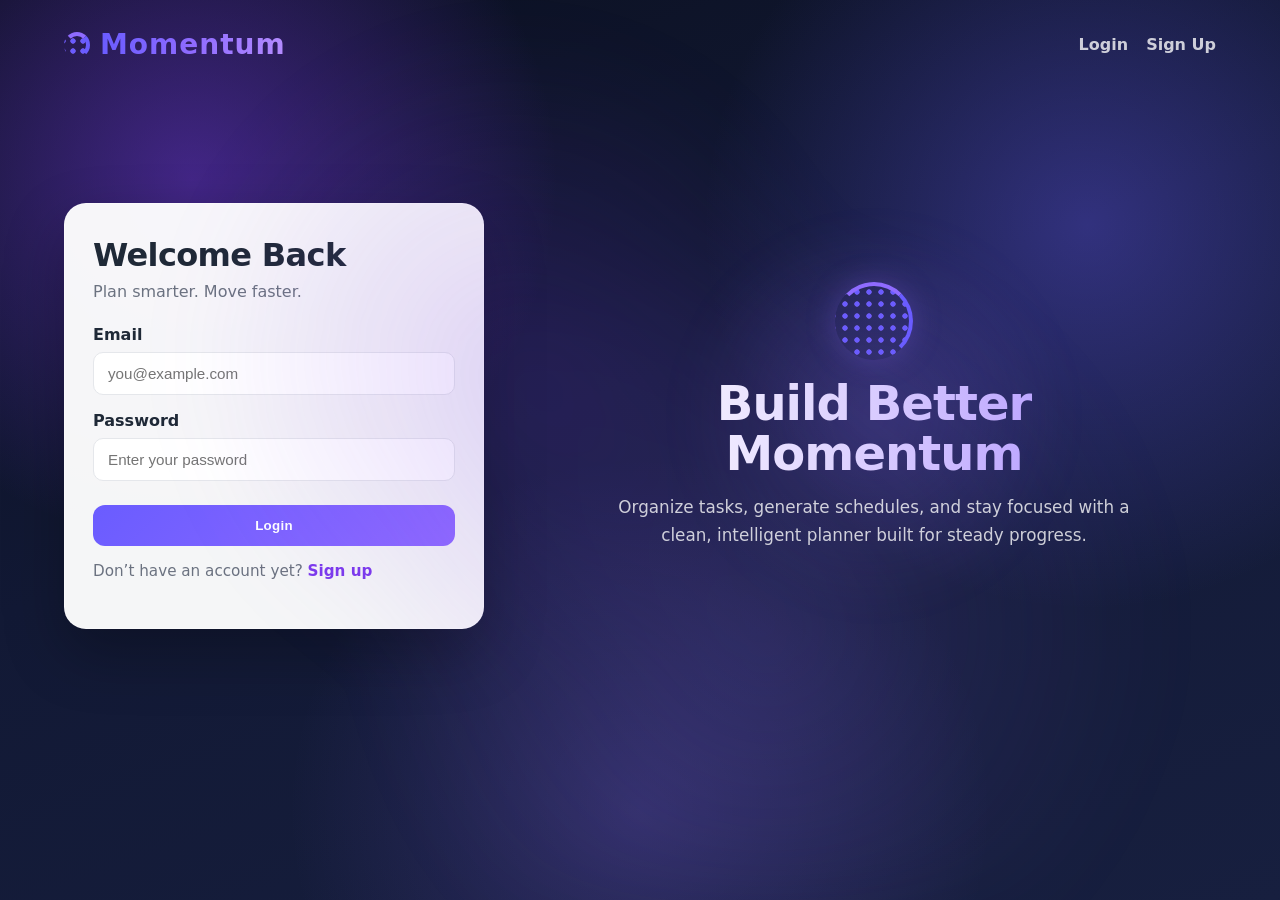
==== Frontend/index.html @ 23a2aba8 "Add login page and UI improvements" ====
<!doctype html>
<html lang="en">
<head>
  <meta charset="utf-8" />
  <meta name="viewport" content="width=device-width, initial-scale=1" />
  <title>Momentum | Welcome</title>
  <link rel="stylesheet" href="styles.css" />
</head>
<body class="auth-page">
  <div class="auth-shell">
    <header class="auth-topbar">
      <div class="brand">
        <div class="momentum-icon"></div>
        <h1 class="logo">Momentum</h1>
      </div>

      <nav class="auth-nav">
        <a href="#">Login</a>
        <a href="#">Sign Up</a>
      </nav>
    </header>

    <main class="auth-layout">
      <section class="auth-card">
        <h2>Welcome Back</h2>
        <p class="auth-subtext">Plan smarter. Move faster.</p>

        <form id="fakeLoginForm" class="auth-form">
          <label>
            Email
            <input type="email" placeholder="you@example.com" />
          </label>

          <label>
            Password
            <input type="password" placeholder="Enter your password" />
          </label>

          <button type="submit" class="auth-submit-btn">Login</button>
        </form>

        <p class="auth-footer-text">
          Don’t have an account yet? <a href="#">Sign up</a>
        </p>
      </section>

      <section class="auth-hero">
        <div class="auth-hero-glow"></div>
        <div class="auth-hero-content">
          <div class="hero-icon-wrap">
            <div class="momentum-icon auth-big-icon"></div>
          </div>
          <h2>Build Better Momentum</h2>
          <p>
            Organize tasks, generate schedules, and stay focused with a clean,
            intelligent planner built for steady progress.
          </p>
        </div>
      </section>
    </main>
  </div>

  <script>
    const fakeLoginForm = document.getElementById("fakeLoginForm");

    if (fakeLoginForm) {
      fakeLoginForm.addEventListener("submit", (e) => {
        e.preventDefault();
        window.location.href = "dashboard.html";
      });
    }
  </script>
</body>
</html>
---- Frontend/styles.css ----
:root {
	--primary: #2563EB;
	--primary-hover: #1D4ED8;
  
	/* NEW secondary accent */
	--accent: #7C3AED;
	--accent-light: #F3E8FF;
  
	--bg: #EEF2F7;
	--card: #FFFFFF;
	--border: #E5E7EB;
  
	--text: #1F2937;
	--muted: #6B7280;
  
	--success: #16A34A;
	--success-bg: #DCFCE7;
	--success-text: #166534;
	--success-border: #BBF7D0;
  
	--warning: #F59E0B;
	--warning-bg: #FEF3C7;
  
	--error: #DC2626;
	--error-bg: #FEE2E2;
	--error-text: #991B1B;
	--error-border: #FECACA;
  
	--danger: #DC2626;
	--danger-hover: #B91C1C;
  
	--radius: 14px;
	--shadow: 0 8px 24px rgba(15, 23, 42, 0.08);
  }
  
  /* Reset */
  *, *::before, *::after {
	box-sizing: border-box;
  }
  
  /* Base */
  html, body {
	min-height: 100%;
  }

  h1, h2, h3 {
	font-weight: 600;
	letter-spacing: -0.02em;
  }

.stat-card p,
#progressPercent,
#progressText {
  font-family: "JetBrains Mono", monospace;
}

button {
	font-family: "Inter", sans-serif;
	font-weight: 600;
	letter-spacing: 0.02em;
  }


  
  body {
	font-family: "Inter", system-ui, -apple-system, sans-serif;
	min-height: 100vh;
	margin: 0;
	position: relative;
	overflow-x: hidden;
  
	background:
	  radial-gradient(circle at 15% 20%, rgba(124, 58, 237, 0.55), transparent 30%),
	  radial-gradient(circle at 85% 25%, rgba(106, 92, 255, 0.45), transparent 32%),
	  radial-gradient(circle at 50% 85%, rgba(143, 107, 255, 0.35), transparent 35%),
	  linear-gradient(160deg, #e1e6ff 0%, #e8ecff 45%, #f4f6ff 100%);
  
	background-attachment: fixed;
  }
  
  body::after {
	content: "";
	position: fixed;
	inset: 0;
	pointer-events: none;
	z-index: 0;
  
	background:
	  radial-gradient(circle at 40% 40%, rgba(124, 58, 237, 0.18), transparent 35%),
	  radial-gradient(circle at 60% 70%, rgba(143, 107, 255, 0.15), transparent 40%);
  
	filter: blur(40px);
  }
  .container {
	position: relative;
	z-index: 1;
	max-width: 1100px;
	margin: 0 auto;
	padding: 32px 20px 48px;
  }
  /* Navbar */
  .navbar {
	display: flex;
	justify-content: space-between;
	align-items: center;
	gap: 16px;
	margin-bottom: 24px;
	padding: 18px 22px;
	background: var(--card);
	border: 1px solid var(--border);
	border-radius: var(--radius);
	box-shadow: var(--shadow);
  }
  
  .navbar h1 {
	margin: 0;
	font-size: 1.7rem;
	font-weight: 700;
	color: var(--accent);
  }
  
  .nav-links {
	display: flex;
	gap: 18px;
	flex-wrap: wrap;
  }
  
  .nav-links a {
	text-decoration: none;
	color: var(--muted);
	font-weight: 600;
	padding: 8px 12px;
	border-radius: 8px;
	transition: all 0.2s ease;
  }
  
  .nav-links a:hover {
	color: var(--accent);
	background: var(--accent-light);
  }
  
  .nav-links a.active {
	color: var(--accent);
	background: var(--accent-light);
  }
  
  /* Cards */
  .card {
	background: var(--card);
	border: 1px solid var(--border);
	border-radius: var(--radius);
	padding: 22px;
	margin: 18px 0;
	box-shadow: var(--shadow);
	position: relative;
  }
  
  /* subtle accent bar */
  .card::before {
	content: "";
	position: absolute;
	top: 0;
	left: 0;
	height: 4px;
	width: 60px;
	background: var(--accent);
	border-top-left-radius: var(--radius);
  }
  
  .card h2,
  .card h3 {
	margin-top: 0;
	margin-bottom: 14px;
  }
  
  /* Layout rows */
  .row {
	display: flex;
	justify-content: space-between;
	align-items: center;
	gap: 16px;
	flex-wrap: wrap;
  }
  
  .row > * {
	min-width: 0;
  }
  
  /* Forms */
  label {
	display: block;
	margin: 12px 0;
	font-weight: 600;
	color: var(--text);
  }
  
  input,
  select,
  textarea {
	width: 100%;
	max-width: 100%;
	padding: 12px 14px;
	margin-top: 6px;
	border: 1px solid var(--border);
	border-radius: 10px;
	background: #fff;
	font-size: 0.95rem;
	color: var(--text);
	outline: none;
	transition: border-color 0.2s ease, box-shadow 0.2s ease;
  }
  
  input:focus,
  select:focus,
  textarea:focus {
	border-color: var(--accent);
	box-shadow: 0 0 0 3px rgba(124, 58, 237, 0.18);
  }
  
  /* Field row */
  .field-row {
	display: flex;
	align-items: center;
	gap: 8px;
  }
  
  .field-row input {
	flex: 1 1 auto;
	min-width: 0;
  }
  
  .field-message:empty {
	display: none;
  }
  
  .field-message {
	display: inline-block;
	color: var(--error-text);
	background: var(--error-bg);
	border: 1px solid var(--error-border);
	padding: 6px 10px;
	border-radius: 8px;
	font-size: 0.85rem;
	min-width: 170px;
  }
  
  /* Buttons */
  button {
	width: 100%;
	padding: 12px 14px;
	margin-top: 8px;
	cursor: pointer;
	border: none;
	border-radius: 10px;
	background: linear-gradient(135deg, var(--primary), var(--accent));
	color: white;
	font-weight: 600;
	transition: transform 0.1s ease, box-shadow 0.2s ease;
  }
  
  button:hover {
	box-shadow: 0 6px 18px rgba(0,0,0,0.15);
  }
  
  button:active {
	transform: translateY(1px);
  }
  
  /* Action buttons */
  .edit-btn,
  .delete-btn {
	width: auto;
	padding: 8px 14px;
	margin-top: 0;
	font-size: 0.9rem;
  }
  
  .edit-btn {
	background: #fff;
	color: var(--text);
	border: 1px solid var(--border);
  }
  
  .edit-btn:hover {
	background: #f9fafb;
  }
  
  .delete-btn {
	background: #fff;
	color: var(--danger);
	border: 1px solid #fca5a5;
	margin-left: 8px;
  }
  
  .delete-btn:hover {
	background: #fef2f2;
	color: var(--danger-hover);
  }
  
  /* Tables */
  table {
	width: 100%;
	border-collapse: collapse;
	margin-top: 14px;
	background: #fff;
	border-radius: 12px;
	overflow: hidden;
  }
  
  thead {
	background: #f9fafb;
  }
  
  th,
  td {
	border-bottom: 1px solid #eef2f7;
	padding: 14px 12px;
	text-align: left;
	vertical-align: middle;
  }
  
  th {
	color: var(--muted);
	font-size: 0.9rem;
	font-weight: 700;
  }
  
  tbody tr:hover {
	background: #F5F3FF;
  }
  
  /* Messages */
  .message {
	margin-top: 12px;
	display: block;
	border-radius: 10px;
  }
  
  .message.success {
	color: var(--success-text);
	background: var(--success-bg);
	border: 1px solid var(--success-border);
	padding: 12px;
	font-weight: 600;
  }
  
  .message.error {
	color: var(--error-text);
	background: var(--error-bg);
	border: 1px solid var(--error-border);
	padding: 12px;
	font-weight: 600;
  }
  
  /* Updated task highlight */
  .updated-field {
	background-color: var(--warning-bg);
	transition: background-color 1.5s ease;
  }
  
  .updated-row {
	animation: highlightRow 2s ease;
  }
  
  @keyframes highlightRow {
	0% { background-color: #dcfce7; }
	100% { background-color: transparent; }
  }
  
  /* Dashboard stats */
  .stat-grid {
	display: grid;
	grid-template-columns: repeat(auto-fit, minmax(220px, 1fr));
	gap: 16px;
  }
  
  .stat-card {
	background: var(--card);
	border: 1px solid var(--border);
	border-radius: var(--radius);
	padding: 20px;
	box-shadow: var(--shadow);
  }
  
  .stat-card h3 {
	margin: 0 0 8px 0;
	color: var(--muted);
	font-size: 0.95rem;
  }
  
  .stat-card p {
	margin: 0;
	font-size: 1.8rem;
	font-weight: 700;
  }
  
  /* Status badges */
  .status-badge {
	display: inline-block;
	padding: 4px 10px;
	border-radius: 999px;
	font-size: 0.82rem;
	font-weight: 600;
  }
  
  .status-pending {
	background: #f3f4f6;
	color: #4b5563;
  }
  
  .status-progress {
	background: #e0e7ff;
	color: #4338ca;
  }
  
  .status-completed {
	background: #dcfce7;
	color: #166534;
  }
  
  /* Utility */
  .hidden {
	display: none;
  }
  
  /* Responsive */
  @media (max-width: 768px) {
	.navbar {
	  align-items: flex-start;
	  flex-direction: column;
	}
  
	.field-row {
	  flex-direction: column;
	  align-items: stretch;
	}
  
	.delete-btn {
	  margin-left: 0;
	  margin-top: 8px;
	}
  }

  /* Schedule planner layout */
/* Schedule planner layout */
.schedule-grid {
	display: grid;
	grid-template-columns: repeat(auto-fit, minmax(300px, 1fr));
	gap: 18px;
	margin-top: 16px;
  }
  
  .schedule-day {
	background: linear-gradient(180deg, #ffffff 0%, #fcfcff 100%);
	border: 1px solid var(--border);
	border-radius: 18px;
	padding: 18px;
	box-shadow: var(--shadow);
	min-height: 220px;
	position: relative;
  }
  
  .schedule-day.today {
	border: 2px solid var(--primary);
	background: linear-gradient(180deg, #f8fbff 0%, #ffffff 100%);
  }
  
  .schedule-day h3 {
	margin: 0 0 14px 0;
	color: var(--accent);
	font-size: 1.05rem;
	font-weight: 700;
  }
  
  .schedule-day-date {
	display: block;
	font-size: 0.85rem;
	color: var(--muted);
	margin-top: 4px;
  }
  
  .schedule-task {
	border: 1px solid var(--border);
	border-radius: 14px;
	padding: 14px;
	margin-bottom: 12px;
	background: #f9fbff;
	box-shadow: 0 4px 10px rgba(15, 23, 42, 0.04);
	transition: transform 0.15s ease, box-shadow 0.2s ease;
  }
  
  .schedule-task:hover {
	transform: translateY(-1px);
	box-shadow: 0 8px 18px rgba(15, 23, 42, 0.08);
  }
  
  .schedule-task:last-child {
	margin-bottom: 0;
  }
  
  .schedule-task-title {
	font-weight: 700;
	font-size: 1rem;
	margin-bottom: 10px;
	color: var(--text);
  }
  
  .schedule-task-meta {
	display: flex;
	flex-wrap: wrap;
	gap: 8px;
	align-items: center;
	font-size: 0.85rem;
	color: var(--muted);
  }
  
  .schedule-empty {
	color: var(--muted);
	font-size: 0.92rem;
	padding: 16px 0 4px;
  }
  
  /* Priority pills */
  .priority-pill {
	display: inline-block;
	padding: 5px 10px;
	border-radius: 999px;
	font-size: 0.78rem;
	font-weight: 700;
  }
  
  .priority-high {
	background: #fee2e2;
	color: #b91c1c;
  }
  
  .priority-medium {
	background: #fef3c7;
	color: #b45309;
  }
  
  .priority-low {
	background: #dcfce7;
	color: #15803d;
  }
  
  /* Due date mini text */
  .due-meta {
	color: var(--muted);
	font-size: 0.82rem;
  }
  
  /* Schedule section title spacing */
  #scheduleOutput {
	margin-top: 8px;
  }

  .schedule-task-time {
	font-size: 0.82rem;
	font-weight: 700;
	color: var(--primary);
	margin-bottom: 8px;
	text-transform: uppercase;
	letter-spacing: 0.03em;
  }

  .dashboard-grid {
	display: grid;
	grid-template-columns: 1fr 2fr;
	gap: 20px;
	margin-top: 20px;
  }
  
  .quick-actions {
	display: flex;
	flex-direction: column;
	gap: 14px;
  }
  
  .action-link {
	display: inline-block;
	text-decoration: none;
	font-weight: 600;
	color: var(--accent);
	background: var(--accent-light);
	padding: 12px 14px;
	border-radius: 10px;
	transition: all 0.2s ease;
  }
  
  .action-link:hover {
	background: #e9d5ff;
	transform: translateY(-1px);
  }
  
  .quick-actions-card h2,
  .recent-tasks-card h2 {
	margin-bottom: 16px;
  }
  
  @media (max-width: 900px) {
	.dashboard-grid {
	  grid-template-columns: 1fr;
	}
  }

  .task-title-cell {
	display: flex;
	flex-direction: column;
	gap: 6px;
  }
  
  .task-main-title {
	font-weight: 700;
	color: var(--text);
  }
  
  .task-meta {
	display: flex;
	flex-wrap: wrap;
	gap: 8px;
	font-size: 0.82rem;
	color: var(--muted);
  }
  
  .task-meta-pill {
	display: inline-block;
	padding: 4px 8px;
	border-radius: 999px;
	background: #f3f4f6;
	color: var(--muted);
	font-weight: 600;
  }

  .effort-high {
	background: #ede9fe;
	color: #6d28d9;
  }
  
  .effort-medium {
	background: #f3f4f6;
	color: #4b5563;
  }
  
  .effort-low {
	background: #ecfeff;
	color: #0f766e;
  }

  .logo {
	font-size: 28px;
	font-weight: 800;
	background: linear-gradient(90deg, #6a5cff, #8f6bff, #b48cff);
	-webkit-background-clip: text;
	-webkit-text-fill-color: transparent;
	letter-spacing: 1px;
  }

  .brand {
	display: flex;
	align-items: center;
	gap: 10px;
  }
  
  .logo {
	margin: 0;
	font-size: 28px;
	font-weight: 800;
	background: linear-gradient(90deg,#6a5cff,#8f6bff,#b48cff);
	-webkit-background-clip: text;
	-webkit-text-fill-color: transparent;
  }
  
  .momentum-icon {
	width: 26px;
	height: 26px;
	border-radius: 50%;
	border: 4px solid transparent;
	border-top: 4px solid #8f6bff;
	border-right: 4px solid #6a5cff;
	animation: spin 3s linear infinite;
  }
  
  @keyframes spin {
	from {
	  transform: rotate(0deg);
	}
	to {
	  transform: rotate(360deg);
	}
  }
  .momentum-icon {
	width: 26px;
	height: 26px;
	border-radius: 50%;
	background: radial-gradient(circle at center, #6a5cff 2px, transparent 3px),
				radial-gradient(circle at center, #8f6bff 2px, transparent 3px);
	background-size: 10px 10px;
	animation: spin 5s linear infinite;
  }
  .intro-overlay {
	position: fixed;
	inset: 0;
	background:
	  radial-gradient(circle at 20% 20%, rgba(143, 107, 255, 0.22), transparent 28%),
	  radial-gradient(circle at 80% 30%, rgba(106, 92, 255, 0.18), transparent 30%),
	  radial-gradient(circle at 50% 80%, rgba(180, 140, 255, 0.14), transparent 26%),
	  linear-gradient(160deg, #03040a 0%, #090b16 45%, #121526 100%);
	display: flex;
	align-items: center;
	justify-content: center;
	z-index: 9999;
	overflow: hidden;
  }
  
  .intro-overlay.fade-out {
	animation: introFadeOut 0.9s ease forwards;
  }
  
  .intro-content {
	position: relative;
	z-index: 2;
	text-align: center;
	padding: 24px;
	animation: introFadeIn 1s ease;
  }
  
  .intro-logo-wrap {
	display: flex;
	justify-content: center;
	margin-bottom: 22px;
  }
  
  .intro-momentum-icon {
	width: 70px;
	height: 70px;
	border-radius: 50%;
	border: 6px solid transparent;
	border-top: 6px solid #8f6bff;
	border-right: 6px solid #6a5cff;
	border-bottom: 6px solid rgba(180, 140, 255, 0.35);
	box-shadow: 0 0 30px rgba(143, 107, 255, 0.22);
	animation: spin 4s linear infinite, floatLogo 2.8s ease-in-out infinite;
  }
  
  .intro-title {
	margin: 0;
	font-size: 3.2rem;
	font-weight: 800;
	background: linear-gradient(90deg, #f4f1ff, #bda8ff, #8f6bff);
	-webkit-background-clip: text;
	-webkit-text-fill-color: transparent;
	letter-spacing: -0.04em;
  }
  
  .intro-subtitle {
	margin-top: 14px;
	margin-bottom: 28px;
	font-size: 1.08rem;
	color: rgba(255, 255, 255, 0.74);
	font-weight: 400;
  }
  
  .intro-continue-btn {
	min-width: 160px;
	width: auto;
	padding: 12px 22px;
	margin-top: 0;
	border: 1px solid rgba(255, 255, 255, 0.14);
	border-radius: 999px;
	background: linear-gradient(90deg, #6a5cff, #8f6bff);
	color: #fff;
	font-weight: 700;
	box-shadow: 0 10px 24px rgba(106, 92, 255, 0.28);
  }
  
  .intro-continue-btn:hover {
	background: linear-gradient(90deg, #5d51eb, #825ff0);
	transform: translateY(-1px);
  }
  
  .intro-glow {
	position: absolute;
	border-radius: 999px;
	filter: blur(40px);
	opacity: 0.8;
	z-index: 1;
  }
  
  .intro-glow-1 {
	width: 240px;
	height: 240px;
	background: rgba(106, 92, 255, 0.22);
	top: 10%;
	left: 12%;
	animation: driftOne 7s ease-in-out infinite;
  }
  
  .intro-glow-2 {
	width: 300px;
	height: 300px;
	background: rgba(180, 140, 255, 0.16);
	bottom: 10%;
	right: 10%;
	animation: driftTwo 9s ease-in-out infinite;
  }
  
  @keyframes introFadeIn {
	from {
	  opacity: 0;
	  transform: translateY(14px);
	}
	to {
	  opacity: 1;
	  transform: translateY(0);
	}
  }
  
  @keyframes introFadeOut {
	to {
	  opacity: 0;
	  visibility: hidden;
	  pointer-events: none;
	}
  }
  
  @keyframes floatLogo {
	0%, 100% {
	  transform: translateY(0px) rotate(0deg);
	}
	50% {
	  transform: translateY(-6px) rotate(0deg);
	}
  }
  
  @keyframes driftOne {
	0%, 100% {
	  transform: translate(0, 0);
	}
	50% {
	  transform: translate(20px, 16px);
	}
  }
  
  @keyframes driftTwo {
	0%, 100% {
	  transform: translate(0, 0);
	}
	50% {
	  transform: translate(-24px, -14px);
	}
  }

  .game-progress-wrap {
	margin-top: 12px;
  }
  
  .game-progress-bar {
	width: 100%;
	height: 24px;
	background: linear-gradient(180deg, #1f2333, #141826);
	border: 2px solid rgba(106, 92, 255, 0.25);
	border-radius: 999px;
	overflow: hidden;
	box-shadow: inset 0 2px 6px rgba(0, 0, 0, 0.35);
	position: relative;
  }
  
  .game-progress-fill {
	height: 100%;
	width: 0%;
	border-radius: 999px;
	background: linear-gradient(90deg, #6a5cff, #8f6bff, #b48cff);
	box-shadow:
	  0 0 10px rgba(143, 107, 255, 0.45),
	  inset 0 -2px 6px rgba(255, 255, 255, 0.15);
	transition: width 0.6s ease;
	position: relative;
  }
  
  .game-progress-fill::after {
	content: "";
	position: absolute;
	inset: 0;
	background: linear-gradient(
	  120deg,
	  rgba(255,255,255,0.05) 20%,
	  rgba(255,255,255,0.18) 40%,
	  rgba(255,255,255,0.05) 60%
	);
	animation: shimmer 2.2s linear infinite;
  }
  
  .game-progress-meta {
	display: flex;
	justify-content: space-between;
	align-items: center;
	margin-top: 10px;
	gap: 12px;
	flex-wrap: wrap;
  }
  
  #progressPercent {
	font-weight: 800;
	font-size: 1rem;
	color: #6a5cff;
  }
  
  #progressText {
	color: var(--muted);
	font-weight: 600;
  }
  
  @keyframes shimmer {
	0% {
	  transform: translateX(-120%);
	}
	100% {
	  transform: translateX(120%);
	}
  }

  .complete-btn {
	width: auto;
	padding: 8px 14px;
	margin-top: 0;
	margin-left: 8px;
	font-size: 0.9rem;
	background: #ecfdf3;
	color: #166534;
	border: 1px solid #bbf7d0;
	border-radius: 10px;
  }
  
  .complete-btn:hover {
	background: #dcfce7;
  }

  .task-completed-row td {
	opacity: 0.75;
  }
  
  .actions-cell {
	white-space: nowrap;
  }
  
  .actions-cell .edit-btn,
  .actions-cell .delete-btn,
  .actions-cell .complete-btn {
	display: inline-block;
	width: auto;
	margin-top: 0;
	vertical-align: middle;
  }
  
  .actions-cell .delete-btn,
  .actions-cell .complete-btn {
	margin-left: 8px;
  }
  
  .complete-btn {
	padding: 8px 14px;
	font-size: 0.9rem;
	background: #ecfdf3;
	color: #166534;
	border: 1px solid #bbf7d0;
	border-radius: 10px;
  }
  
  .complete-btn:hover {
	background: #dcfce7;
  }

  .undo-btn {
	width: auto;
	margin-left: 10px;
	margin-top: 0;
	padding: 6px 12px;
	border: 1px solid #cbd5e1;
	border-radius: 8px;
	background: #fff;
	color: #334155;
	font-size: 0.9rem;
	font-weight: 600;
  }
  
  .undo-btn:hover {
	background: #f8fafc;
  }

  .message a {
	margin-left: 8px;
	font-weight: 700;
	color: #6a5cff;
	text-decoration: none;
  }
  
  .message a:hover {
	text-decoration: underline;
  }
  #dailyQuote {
	font-style: italic;
	margin-top: 10px;
	color: #475569;
	line-height: 1.4;
  }
  #scheduleSummary {
	margin-top: 10px;
	color: var(--muted);
	line-height: 1.6;
	font-size: 0.98rem;
	padding: 14px 16px;
	background: rgba(106, 92, 255, 0.06);
	border: 1px solid rgba(106, 92, 255, 0.12);
	border-radius: 12px;
  }
  .auth-page {
	min-height: 100vh;
	margin: 0;
	background:
	  radial-gradient(circle at 15% 20%, rgba(124, 58, 237, 0.48), transparent 28%),
	  radial-gradient(circle at 85% 25%, rgba(106, 92, 255, 0.36), transparent 30%),
	  radial-gradient(circle at 50% 90%, rgba(143, 107, 255, 0.22), transparent 34%),
	  linear-gradient(160deg, #0b1020 0%, #121935 45%, #171f3f 100%);
	color: white;
  }
  
  .auth-shell {
	max-width: 1200px;
	margin: 0 auto;
	padding: 28px 24px 40px;
  }
  
  .auth-topbar {
	display: flex;
	justify-content: space-between;
	align-items: center;
	margin-bottom: 40px;
  }
  
  .auth-nav {
	display: flex;
	gap: 18px;
  }
  
  .auth-nav a {
	text-decoration: none;
	color: rgba(255,255,255,0.78);
	font-weight: 600;
  }
  
  .auth-nav a:hover {
	color: white;
  }
  
  .auth-layout {
	display: grid;
	grid-template-columns: 420px 1fr;
	gap: 48px;
	align-items: center;
	min-height: 70vh;
  }
  
  .auth-card {
	background: rgba(255,255,255,0.96);
	color: var(--text);
	border-radius: 22px;
	padding: 32px 28px;
	box-shadow: 0 24px 60px rgba(0, 0, 0, 0.28);
	border: 1px solid rgba(255,255,255,0.35);
  }
  
  .auth-card h2 {
	margin: 0 0 8px 0;
	font-size: 2rem;
  }
  
  .auth-subtext {
	margin: 0 0 24px 0;
	color: var(--muted);
  }
  
  .auth-form label {
	display: block;
	margin-bottom: 16px;
	font-weight: 600;
  }
  
  .auth-form input {
	margin-top: 8px;
  }
  
  .auth-submit-btn {
	width: 100%;
	margin-top: 8px;
	padding: 13px 16px;
	border-radius: 12px;
	background: linear-gradient(135deg, #6a5cff, #8f6bff);
  }
  
  .auth-footer-text {
	margin-top: 16px;
	font-size: 0.95rem;
	color: var(--muted);
  }
  
  .auth-footer-text a {
	color: var(--accent);
	font-weight: 700;
	text-decoration: none;
  }
  
  .auth-hero {
	position: relative;
	min-height: 520px;
	display: flex;
	align-items: center;
	justify-content: center;
  }
  
  .auth-hero-glow {
	position: absolute;
	width: 420px;
	height: 420px;
	border-radius: 999px;
	background: radial-gradient(circle, rgba(143, 107, 255, 0.22), transparent 65%);
	filter: blur(18px);
  }
  
  .auth-hero-content {
	position: relative;
	z-index: 1;
	max-width: 520px;
	text-align: center;
  }
  
  .auth-hero-content h2 {
	margin: 18px 0 14px 0;
	font-size: 3rem;
	line-height: 1.05;
	background: linear-gradient(90deg, #ffffff, #d9ccff, #ab8fff);
	-webkit-background-clip: text;
	-webkit-text-fill-color: transparent;
  }
  
  .auth-hero-content p {
	margin: 0;
	color: rgba(255,255,255,0.78);
	font-size: 1.05rem;
	line-height: 1.7;
  }
  
  .hero-icon-wrap {
	display: flex;
	justify-content: center;
	margin-bottom: 12px;
  }
  
  .auth-big-icon {
	width: 78px;
	height: 78px;
	background: radial-gradient(circle at center, #6a5cff 2px, transparent 3px),
				radial-gradient(circle at center, #8f6bff 2px, transparent 3px);
	background-size: 12px 12px;
	box-shadow: 0 0 30px rgba(143, 107, 255, 0.28);
	animation: spin 8s linear infinite;
  }
  
  @media (max-width: 980px) {
	.auth-layout {
	  grid-template-columns: 1fr;
	  gap: 28px;
	}
  
	.auth-card {
	  max-width: 500px;
	  margin: 0 auto;
	}
  
	.auth-hero {
	  min-height: auto;
	  padding-bottom: 30px;
	}
  
	.auth-hero-content h2 {
	  font-size: 2.4rem;
	}
  }
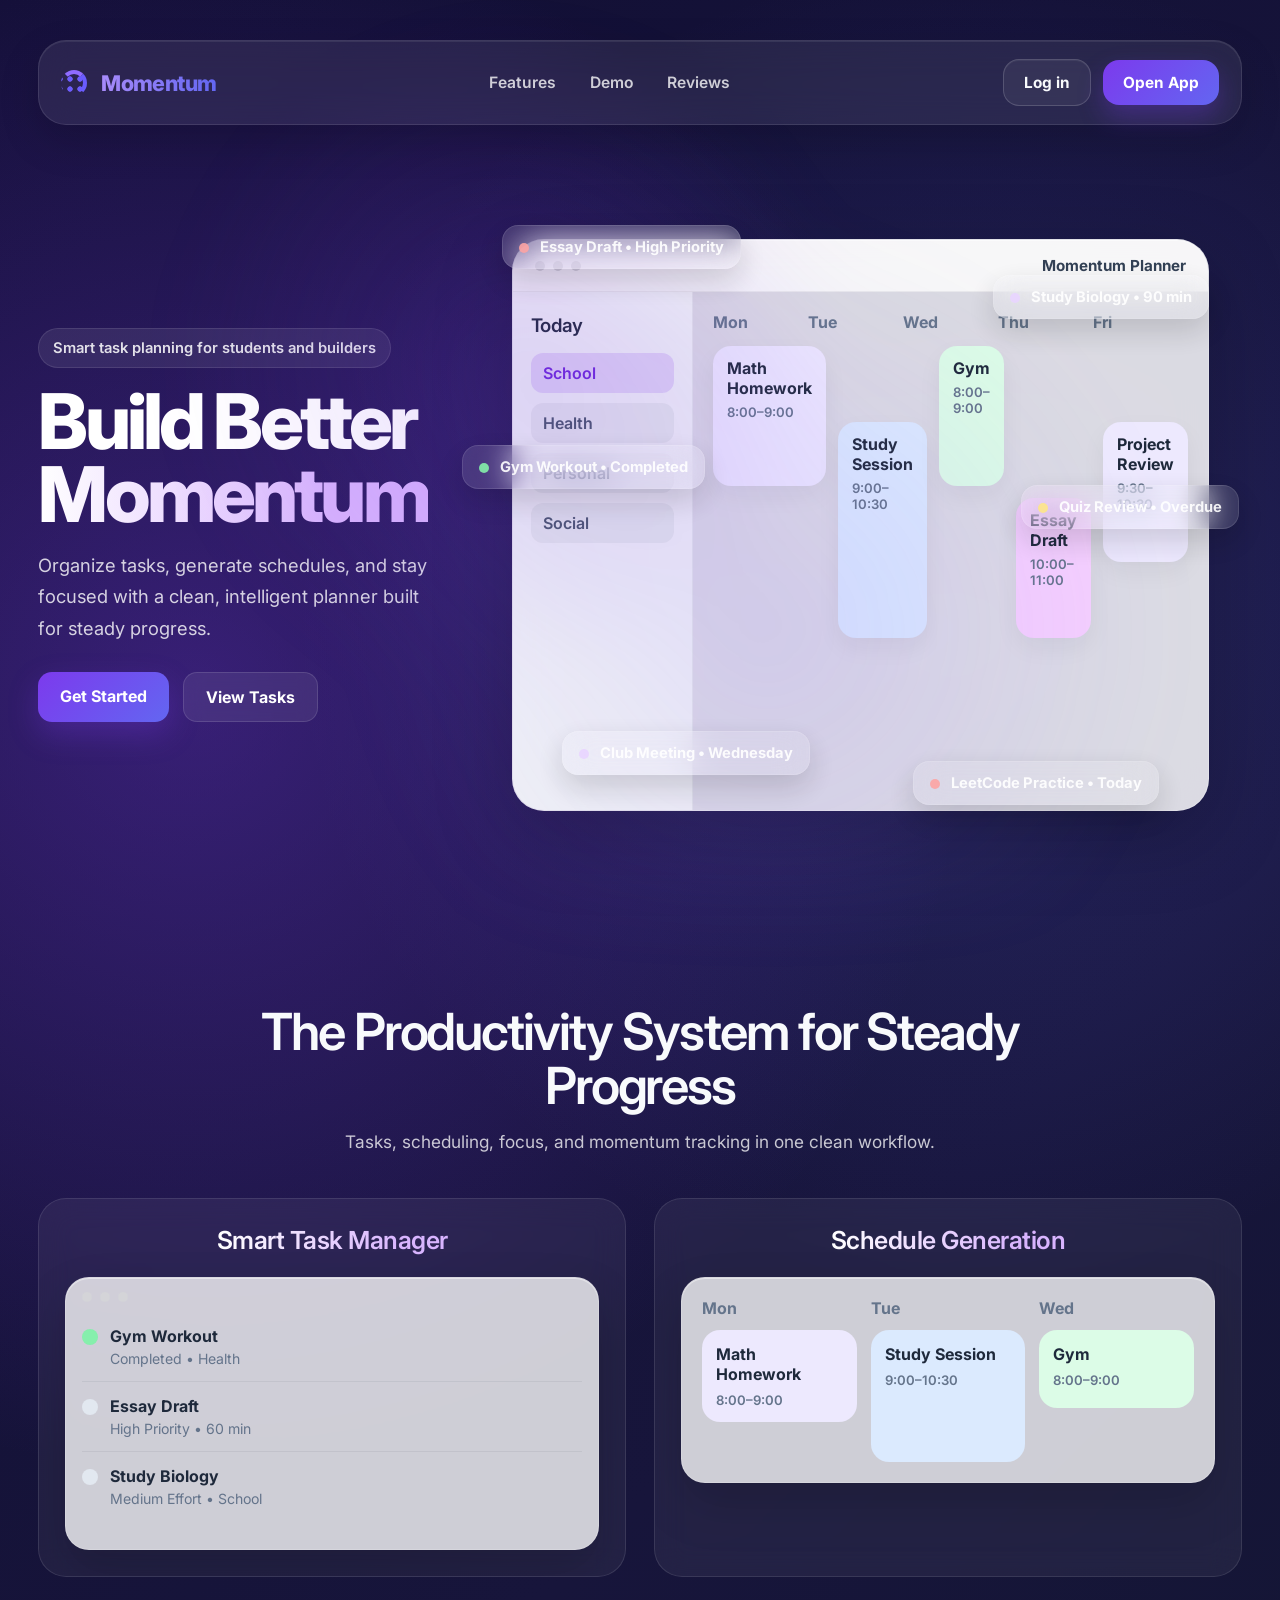
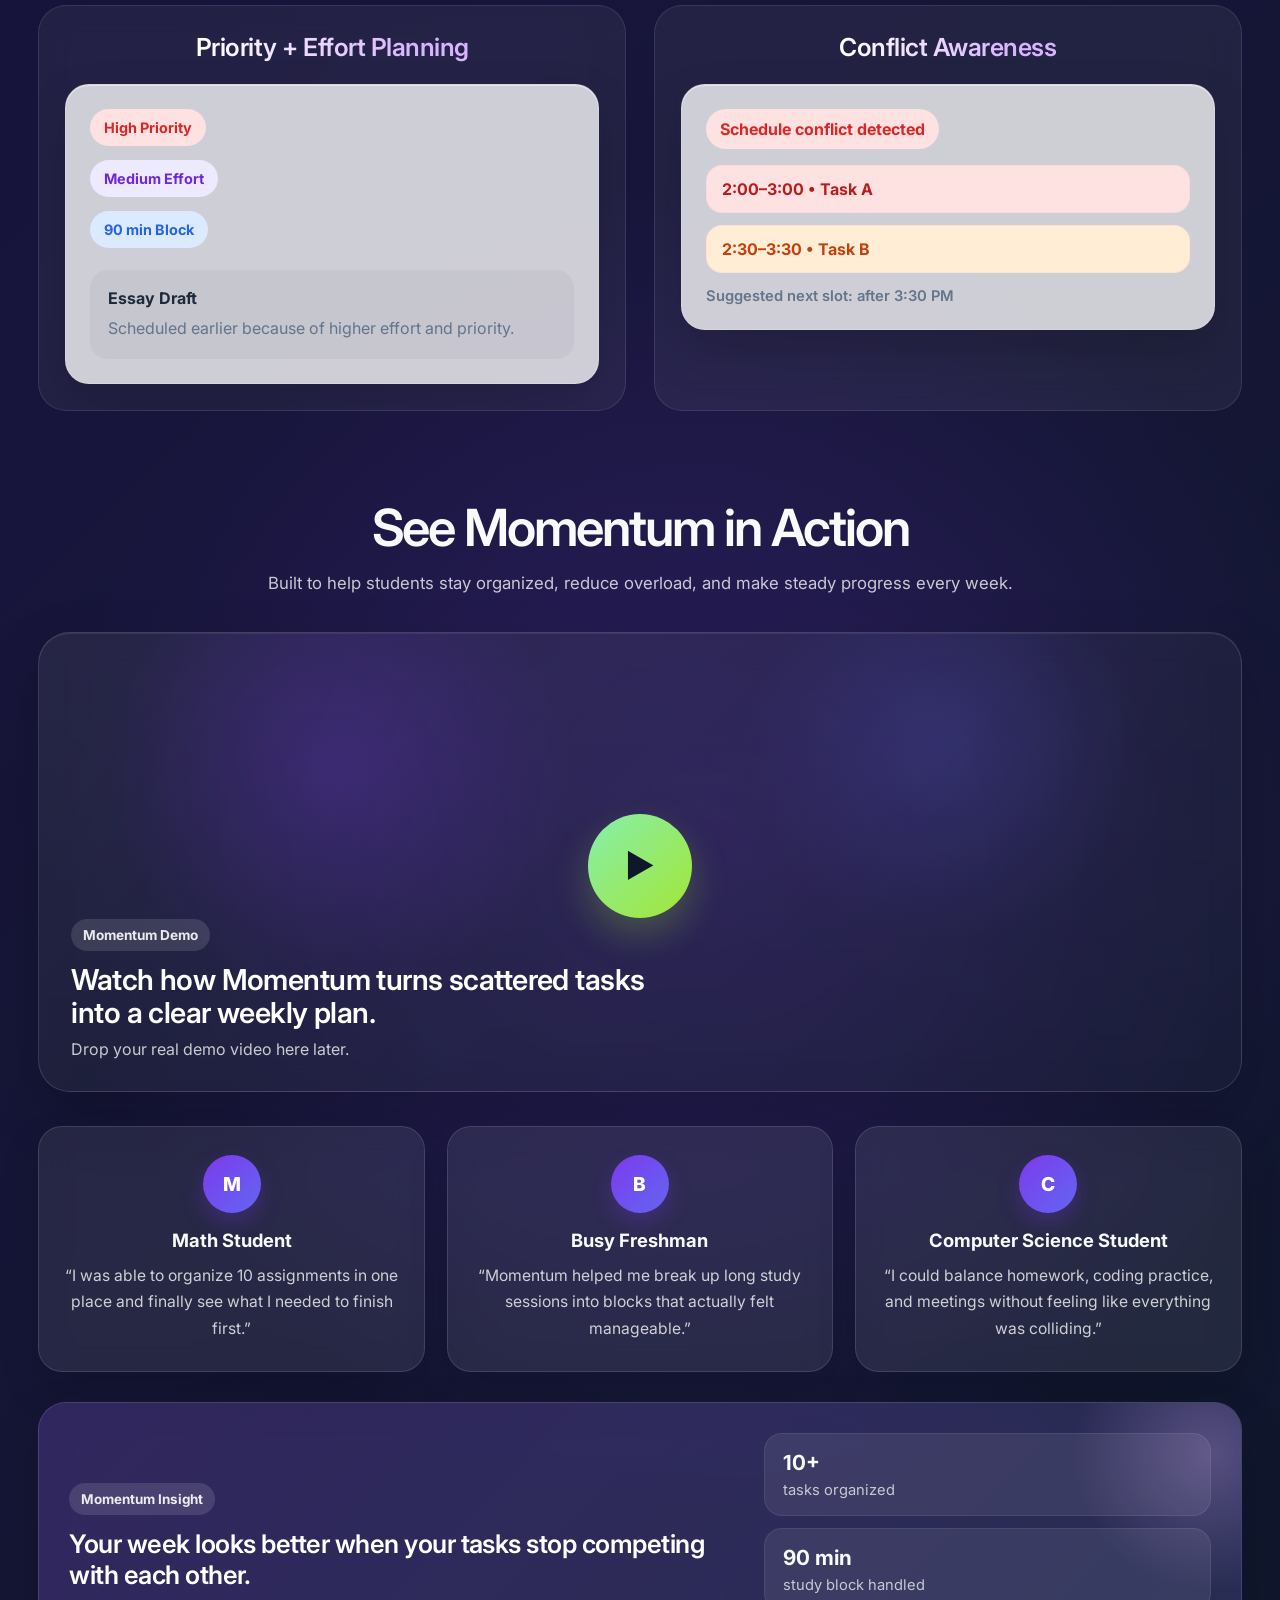
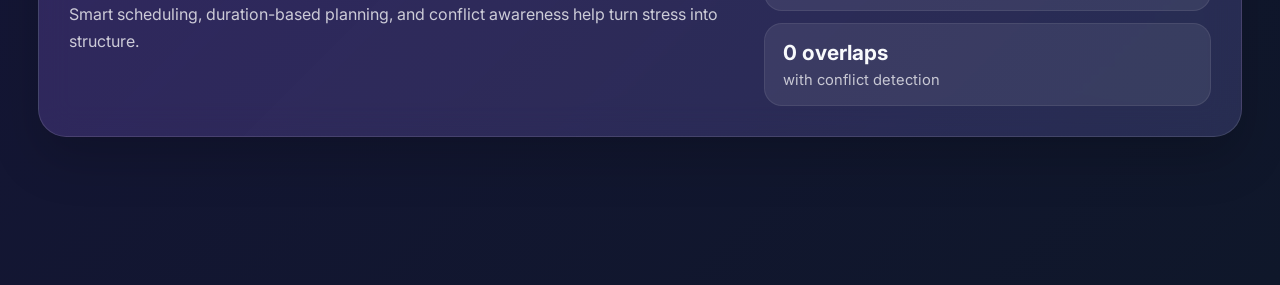
==== commit 7d63e525: "Working version before merge" ====
--- a/Frontend/index.html
+++ b/Frontend/index.html
@@ -3,72 +3,307 @@
 <head>
   <meta charset="utf-8" />
   <meta name="viewport" content="width=device-width, initial-scale=1" />
-  <title>Momentum | Welcome</title>
+  <title>Momentum | Build Better Momentum</title>
+  <link rel="preconnect" href="https://fonts.googleapis.com">
+  <link rel="preconnect" href="https://fonts.gstatic.com" crossorigin>
+  <link href="https://fonts.googleapis.com/css2?family=Inter:wght@400;500;600;700;800&display=swap" rel="stylesheet">
   <link rel="stylesheet" href="styles.css" />
 </head>
-<body class="auth-page">
-  <div class="auth-shell">
-    <header class="auth-topbar">
-      <div class="brand">
-        <div class="momentum-icon"></div>
-        <h1 class="logo">Momentum</h1>
-      </div>
-
-      <nav class="auth-nav">
-        <a href="#">Login</a>
-        <a href="#">Sign Up</a>
-      </nav>
+<body class="landing-page">
+  <div class="landing-shell">
+    <header class="landing-navbar-wrap">
+      <div class="landing-navbar">
+    
+        <a href="index.html" class="brand brand-link">
+          <div class="momentum-icon"></div>
+          <span class="logo">Momentum</span>
+        </a>
+    
+        <nav class="navbar-links">
+          <a href="#features">Features</a>
+          <a href="#demo">Demo</a>
+          <a href="#reviews">Reviews</a>
+        </nav>
+    
+        <div class="navbar-actions">
+          <a href="login.html" class="navbar-login-btn">Log in</a>
+          <a href="login.html" class="navbar-cta-btn">Open App</a>
+        </div>
+    
+      </div>
     </header>
 
-    <main class="auth-layout">
-      <section class="auth-card">
-        <h2>Welcome Back</h2>
-        <p class="auth-subtext">Plan smarter. Move faster.</p>
-
-        <form id="fakeLoginForm" class="auth-form">
-          <label>
-            Email
-            <input type="email" placeholder="you@example.com" />
-          </label>
-
-          <label>
-            Password
-            <input type="password" placeholder="Enter your password" />
-          </label>
-
-          <button type="submit" class="auth-submit-btn">Login</button>
-        </form>
-
-        <p class="auth-footer-text">
-          Don’t have an account yet? <a href="#">Sign up</a>
+    <main class="landing-hero">
+      <section class="landing-copy">
+        <div class="hero-badge">Smart task planning for students and builders</div>
+
+        <h2>
+          Build Better
+          <span>Momentum</span>
+        </h2>
+
+        <p>
+          Organize tasks, generate schedules, and stay focused with a clean,
+          intelligent planner built for steady progress.
         </p>
+
+        <div class="hero-actions">
+          <a href="dashboard.html" class="btn-primary">Get Started</a>
+          <a href="tasks.html" class="btn-secondary">View Tasks</a>
+        </div>
       </section>
 
-      <section class="auth-hero">
-        <div class="auth-hero-glow"></div>
-        <div class="auth-hero-content">
-          <div class="hero-icon-wrap">
-            <div class="momentum-icon auth-big-icon"></div>
-          </div>
-          <h2>Build Better Momentum</h2>
-          <p>
-            Organize tasks, generate schedules, and stay focused with a clean,
-            intelligent planner built for steady progress.
-          </p>
+      <section class="hero-visual">
+        <div class="floating-task task-1">
+          <span class="task-dot high"></span>
+          Essay Draft • High Priority
+        </div>
+
+        <div class="floating-task task-2">
+          <span class="task-dot medium"></span>
+          Study Biology • 90 min
+        </div>
+
+        <div class="floating-task task-3">
+          <span class="task-dot completed"></span>
+          Gym Workout • Completed
+        </div>
+
+        <div class="floating-task task-4">
+          <span class="task-dot overdue"></span>
+          Quiz Review • Overdue
+        </div>
+
+        <div class="floating-task task-5">
+          <span class="task-dot medium"></span>
+          Club Meeting • Wednesday
+        </div>
+
+        <div class="floating-task task-6">
+          <span class="task-dot high"></span>
+          LeetCode Practice • Today
+        </div>
+
+        <div class="planner-mockup">
+          <div class="planner-topbar">
+            <div class="planner-window-controls">
+              <span></span><span></span><span></span>
+            </div>
+            <div class="planner-title">Momentum Planner</div>
+          </div>
+
+          <div class="planner-body">
+            <aside class="planner-sidebar">
+              <h3>Today</h3>
+              <div class="sidebar-pill active">School</div>
+              <div class="sidebar-pill">Health</div>
+              <div class="sidebar-pill">Personal</div>
+              <div class="sidebar-pill">Social</div>
+            </aside>
+
+            <section class="planner-calendar">
+              <div class="calendar-header">
+                <div>Mon</div>
+                <div>Tue</div>
+                <div>Wed</div>
+                <div>Thu</div>
+                <div>Fri</div>
+              </div>
+
+              <div class="calendar-grid">
+                <div class="calendar-block purple" style="grid-column: 1; grid-row: 1 / span 2;">
+                  Math Homework
+                  <span>8:00–9:00</span>
+                </div>
+
+                <div class="calendar-block blue" style="grid-column: 2; grid-row: 2 / span 3;">
+                  Study Session
+                  <span>9:00–10:30</span>
+                </div>
+
+                <div class="calendar-block green" style="grid-column: 3; grid-row: 1 / span 2;">
+                  Gym
+                  <span>8:00–9:00</span>
+                </div>
+
+                <div class="calendar-block pink" style="grid-column: 4; grid-row: 3 / span 2;">
+                  Essay Draft
+                  <span>10:00–11:00</span>
+                </div>
+
+                <div class="calendar-block purple" style="grid-column: 5; grid-row: 2 / span 2;">
+                  Project Review
+                  <span>9:30–10:30</span>
+                </div>
+              </div>
+            </section>
+          </div>
         </div>
       </section>
     </main>
+
+    <section class="features-showcase">
+      <div class="features-header">
+        <h2>The Productivity System for Steady Progress</h2>
+        <p>
+          Tasks, scheduling, focus, and momentum tracking in one clean workflow.
+        </p>
+      </div>
+
+      <div class="features-grid">
+        <article class="feature-card feature-card-1">
+          <h3><span>Smart Task Manager</span></h3>
+          <div class="feature-mockup task-manager-mockup float-card">
+            <div class="mock-window-bar">
+              <span></span><span></span><span></span>
+            </div>
+            <div class="task-list">
+              <div class="task-row done">
+                <div class="task-check"></div>
+                <div>
+                  <strong>Gym Workout</strong>
+                  <span>Completed • Health</span>
+                </div>
+              </div>
+              <div class="task-row">
+                <div class="task-check"></div>
+                <div>
+                  <strong>Essay Draft</strong>
+                  <span>High Priority • 60 min</span>
+                </div>
+              </div>
+              <div class="task-row">
+                <div class="task-check"></div>
+                <div>
+                  <strong>Study Biology</strong>
+                  <span>Medium Effort • School</span>
+                </div>
+              </div>
+            </div>
+          </div>
+        </article>
+
+        <article class="feature-card feature-card-2">
+          <h3><span>Schedule Generation</span></h3>
+          <div class="feature-mockup schedule-mockup float-card delay-1">
+            <div class="schedule-days">
+              <div class="schedule-col">
+                <h4>Mon</h4>
+                <div class="time-block purple">Math Homework<span>8:00–9:00</span></div>
+              </div>
+              <div class="schedule-col">
+                <h4>Tue</h4>
+                <div class="time-block blue tall">Study Session<span>9:00–10:30</span></div>
+              </div>
+              <div class="schedule-col">
+                <h4>Wed</h4>
+                <div class="time-block green">Gym<span>8:00–9:00</span></div>
+              </div>
+            </div>
+          </div>
+        </article>
+
+        <article class="feature-card feature-card-3">
+          <h3><span>Priority + Effort Planning</span></h3>
+          <div class="feature-mockup priority-mockup float-card delay-2">
+            <div class="priority-chip high">High Priority</div>
+            <div class="priority-chip medium">Medium Effort</div>
+            <div class="priority-chip duration">90 min Block</div>
+            <div class="priority-panel">
+              <strong>Essay Draft</strong>
+              <p>Scheduled earlier because of higher effort and priority.</p>
+            </div>
+          </div>
+        </article>
+
+        <article class="feature-card feature-card-4">
+          <h3><span>Conflict Awareness</span></h3>
+          <div class="feature-mockup conflict-mockup float-card delay-3">
+            <div class="conflict-alert">Schedule conflict detected</div>
+            <div class="conflict-box">
+              <div class="conflict-task red">2:00–3:00 • Task A</div>
+              <div class="conflict-task orange">2:30–3:30 • Task B</div>
+            </div>
+            <div class="conflict-note">Suggested next slot: after 3:30 PM</div>
+          </div>
+        </article>
+      </div>
+    </section>
+    <section class="social-proof-section">
+      <div class="social-proof-header">
+        <h2>See Momentum in Action</h2>
+        <p>
+          Built to help students stay organized, reduce overload, and make steady progress every week.
+        </p>
+      </div>
+    
+      <div class="demo-video-card">
+        <div class="demo-video-placeholder">
+          <button class="demo-play-btn" type="button" aria-label="Play Momentum demo">
+            ▶
+          </button>
+    
+          <div class="demo-video-overlay">
+            <div class="demo-video-badge">Momentum Demo</div>
+            <h3>Watch how Momentum turns scattered tasks into a clear weekly plan.</h3>
+            <p>Drop your real demo video here later.</p>
+          </div>
+        </div>
+      </div>
+    
+      <div class="testimonial-grid">
+        <article class="testimonial-card">
+          <div class="testimonial-avatar">M</div>
+          <h4>Math Student</h4>
+          <p>
+            “I was able to organize 10 assignments in one place and finally see what I needed to finish first.”
+          </p>
+        </article>
+    
+        <article class="testimonial-card">
+          <div class="testimonial-avatar">B</div>
+          <h4>Busy Freshman</h4>
+          <p>
+            “Momentum helped me break up long study sessions into blocks that actually felt manageable.”
+          </p>
+        </article>
+    
+        <article class="testimonial-card">
+          <div class="testimonial-avatar">C</div>
+          <h4>Computer Science Student</h4>
+          <p>
+            “I could balance homework, coding practice, and meetings without feeling like everything was colliding.”
+          </p>
+        </article>
+      </div>
+    
+      <div class="momentum-surprise-card">
+        <div class="surprise-glow"></div>
+        <div class="surprise-copy">
+          <span class="surprise-tag">Momentum Insight</span>
+          <h3>Your week looks better when your tasks stop competing with each other.</h3>
+          <p>
+            Smart scheduling, duration-based planning, and conflict awareness help turn stress into structure.
+          </p>
+        </div>
+    
+        <div class="surprise-stats">
+          <div class="surprise-stat">
+            <strong>10+</strong>
+            <span>tasks organized</span>
+          </div>
+          <div class="surprise-stat">
+            <strong>90 min</strong>
+            <span>study block handled</span>
+          </div>
+          <div class="surprise-stat">
+            <strong>0 overlaps</strong>
+            <span>with conflict detection</span>
+          </div>
+        </div>
+      </div>
+    </section>
   </div>
-
-  <script>
-    const fakeLoginForm = document.getElementById("fakeLoginForm");
-
-    if (fakeLoginForm) {
-      fakeLoginForm.addEventListener("submit", (e) => {
-        e.preventDefault();
-        window.location.href = "dashboard.html";
-      });
-    }
-  </script>
+  <script src="app.js"></script>
 </body>
 </html>
--- a/Frontend/styles.css
+++ b/Frontend/styles.css
@@ -1,3 +1,145 @@
+/*
+ * ============================================================
+ * MOMENTUM — STYLESHEET OVERVIEW
+ * ============================================================
+ *
+ * 1. CSS VARIABLES (:root)
+ *    Colors, radii, shadows. Start here to retheme the app.
+ *    Key vars: --primary (blue), --accent (purple), --bg, --card,
+ *    --text, --muted, plus success/warning/error/danger palettes.
+ *
+ * 2. RESET & BASE
+ *    box-sizing reset, base html/body, heading font-weight/tracking.
+ *    JetBrains Mono applied to stat cards & progress readouts.
+ *    Inter applied to all buttons.
+ *
+ * 3. BACKGROUND & BODY
+ *    Multi-layer radial + linear gradient on <body> creates the
+ *    purple ambient glow. A blurred ::after pseudo-element adds
+ *    a second depth layer. background-attachment: fixed keeps it
+ *    locked while scrolling.
+ *
+ * 4. LAYOUT — .container
+ *    Max-width 1100px, centered, z-index 1 to sit above the
+ *    body::after glow layer.
+ *
+ * 5. NAVBAR (.navbar)
+ *    Flex row, card-style surface with shadow. Logo in --accent.
+ *    Nav links highlight with accent-light background on hover/active.
+ *
+ * 6. CARDS (.card)
+ *    Dark semi-transparent frosted glass (rgba + backdrop-filter).
+ *    A 4px accent bar is injected via ::before as a visual anchor.
+ *
+ * 7. FORMS — inputs, selects, textareas
+ *    Full-width, 12px padding, 10px radius. Focus ring uses
+ *    --accent with 18% opacity box-shadow. .field-row aligns
+ *    an input + inline error side-by-side.
+ *
+ * 8. BUTTONS
+ *    Full-width by default, blue→purple gradient. .edit-btn /
+ *    .delete-btn / .complete-btn are auto-width overrides for
+ *    table action cells. .undo-btn is a plain white pill.
+ *
+ * 9. TABLES
+ *    Standard border-collapse table with rounded overflow.
+ *    .updated-row animates a green flash via @keyframes highlightRow.
+ *
+ * 10. MESSAGES (.message)
+ *     .success and .error variants with matching bg/border/text
+ *     from the palette. Supports inline <a> links styled in accent.
+ *
+ * 11. STATUS BADGES & PRIORITY PILLS
+ *     .status-pending / -progress / -completed — pill badges.
+ *     .priority-high / -medium / -low — colored pills.
+ *     .effort-high / -medium / -low — effort indicator pills.
+ *
+ * 12. DASHBOARD STAT GRID (.stat-grid)
+ *     auto-fit grid of .stat-card tiles. Large mono number (1.8rem)
+ *     with a muted label above.
+ *
+ * 13. DASHBOARD LAYOUT (.dashboard-grid / .dashboard-main-grid)
+ *     Two-column layouts: sidebar quick-actions + main content.
+ *     .dashboard-panel is the frosted glass panel used throughout.
+ *
+ * 14. SCHEDULE PLANNER (.schedule-grid / .schedule-day)
+ *     7-column week grid with dark frosted-glass day columns.
+ *     .today column gets a purple tint + inset ring.
+ *     Tasks render as .schedule-task cards with time, title, meta.
+ *     .schedule-task-conflict flags red border for overlapping tasks.
+ *
+ * 15. REAL CALENDAR TIME GRID (.calendar-shell)
+ *     Two-column layout: 90px time gutter + auto-fit day columns.
+ *     Hour lines are absolutely positioned 1px rules every 72px.
+ *     Events (.calendar-event-block) are absolutely positioned
+ *     by JS using top/height derived from start time + duration.
+ *     Three size variants: default, .compact, .micro — progressively
+ *     hide metadata as blocks shrink.
+ *
+ * 16. INTRO OVERLAY (.intro-overlay)
+ *     Fixed full-screen splash with fade-in animation. Two ambient
+ *     glow orbs drift via @keyframes driftOne / driftTwo. A spinning
+ *     icon uses @keyframes spin + floatLogo. Dismissed by adding
+ *     .fade-out which runs introFadeOut and hides the element.
+ *
+ * 17. GAME PROGRESS BAR (.game-progress-bar)
+ *     Dark pill track with a shimmer sweep on the fill via
+ *     @keyframes shimmer. Width driven by inline JS style updates.
+ *
+ * 18. LANDING PAGE (.landing-page / .landing-hero)
+ *     Dark purple themed marketing shell. Two-column hero: copy
+ *     left, interactive planner mockup right. Floating task chips
+ *     (.floating-task) animate with staggered floatSoft delays.
+ *
+ * 19. FEATURES SHOWCASE (.features-grid)
+ *     2-column grid of .feature-card panels with frosted mockups
+ *     inside — task manager, schedule, priority, conflict previews.
+ *     Cards animate with featureFloat on a staggered delay.
+ *
+ * 20. SOCIAL PROOF (.social-proof-section)
+ *     3-column testimonial grid + a demo video placeholder with
+ *     a play button. .momentum-surprise-card is a 2-col stat
+ *     highlight panel with a radial glow decoration.
+ *
+ * 21. SAAS NAVBAR (.landing-navbar / .app-navbar)
+ *     Sticky frosted pill navbar. Three-column grid: brand |
+ *     centered links | action buttons. Animates in via navbarFade.
+ *
+ * 22. APP / DASHBOARD SHELL (.app-page / .app-shell)
+ *     Dark purple page wrapper. .dashboard-page stacks sections
+ *     vertically. .tasks-layout and .schedule-layout are
+ *     two-column grids that collapse to single column below 1100px.
+ *
+ * 23. TASKS PAGE (.tasks-layout / .task-workspace-table)
+ *     Split layout: create-task form left, task log right.
+ *     .task-workspace-table uses border-separate + border-spacing
+ *     to create floating row cards with rounded corners per row.
+ *
+ * 24. AUTH PAGE (.auth-page / .auth-layout)
+ *     Dark full-bleed auth shell. Two-column: form card left,
+ *     hero copy + canvas orb right. Collapses to stacked on mobile.
+ *
+ * 25. ANIMATIONS (summary)
+ *     spin          — continuous icon rotation
+ *     floatLogo     — gentle vertical bob
+ *     floatOrb      — hero orb float
+ *     floatSoft     — landing page task chip float
+ *     featureFloat  — feature card hover float
+ *     shimmer       — progress bar light sweep
+ *     highlightRow  — green flash on updated table rows
+ *     introFadeIn/Out — splash screen entrance/exit
+ *     navbarFade    — navbar slide-down on load
+ *     driftOne/Two  — ambient glow blob drift
+ *
+ * 26. RESPONSIVE BREAKPOINTS
+ *     @1100px — most two-column layouts collapse to single column,
+ *               navbar stacks, auth layout stacks.
+ *     @980px  — features grid, testimonials, schedule days go 1-col.
+ *     @768px  — navbar flex-direction column, field-rows stack,
+ *               calendar time gutter narrows to 72px,
+ *               orb canvas shrinks to 320px height.
+ * ============================================================
+ */
 :root {
 	--primary: #2563EB;
 	--primary-hover: #1D4ED8;
@@ -146,7 +288,8 @@
   
   /* Cards */
   .card {
-	background: var(--card);
+	background: rgba(30,30,50,0.6);
+    backdrop-filter: blur(10px);
 	border: 1px solid var(--border);
 	border-radius: var(--radius);
 	padding: 22px;
@@ -280,6 +423,16 @@
 	color: var(--text);
 	border: 1px solid var(--border);
   }
+  .edit-task-panel {
+	margin-top: 6px;
+  }
+  
+  .edit-form-actions {
+	display: flex;
+	gap: 12px;
+	flex-wrap: wrap;
+	margin-top: 4px;
+  }
   
   .edit-btn:hover {
 	background: #f9fafb;
@@ -445,79 +598,100 @@
 /* Schedule planner layout */
 .schedule-grid {
 	display: grid;
-	grid-template-columns: repeat(auto-fit, minmax(300px, 1fr));
-	gap: 18px;
-	margin-top: 16px;
+	grid-template-columns: repeat(7, 1fr);
+	gap: 0;
+	border-radius: 24px;
+	overflow: hidden;
+	border: 1px solid rgba(255,255,255,0.08);
+	background: rgba(15, 23, 42, 0.26);
   }
   
   .schedule-day {
-	background: linear-gradient(180deg, #ffffff 0%, #fcfcff 100%);
-	border: 1px solid var(--border);
-	border-radius: 18px;
-	padding: 18px;
-	box-shadow: var(--shadow);
-	min-height: 220px;
-	position: relative;
+	min-height: 420px;
+	padding: 18px 16px;
+	background: rgba(255,255,255,0.03);
+	border-right: 1px solid rgba(255,255,255,0.06);
+	transition: background 0.18s ease;
+  }
+  
+  .schedule-day:last-child {
+	border-right: none;
+  }
+  
+  .schedule-day:hover {
+	background: rgba(255,255,255,0.05);
   }
   
   .schedule-day.today {
-	border: 2px solid var(--primary);
-	background: linear-gradient(180deg, #f8fbff 0%, #ffffff 100%);
+	background: rgba(124,58,237,0.10);
+	box-shadow: inset 0 0 0 1px rgba(124,58,237,0.18);
   }
   
   .schedule-day h3 {
-	margin: 0 0 14px 0;
-	color: var(--accent);
-	font-size: 1.05rem;
-	font-weight: 700;
+	margin: 0 0 18px;
+	padding-bottom: 14px;
+	border-bottom: 1px solid rgba(255,255,255,0.08);
+	color: #f8fafc;
+	font-size: 1.02rem;
+	line-height: 1.35;
   }
   
   .schedule-day-date {
 	display: block;
-	font-size: 0.85rem;
-	color: var(--muted);
 	margin-top: 4px;
+	color: rgba(255,255,255,0.58);
+	font-size: 0.82rem;
+	font-weight: 600;
   }
   
   .schedule-task {
-	border: 1px solid var(--border);
-	border-radius: 14px;
-	padding: 14px;
+	position: relative;
+	padding: 12px 12px 10px;
+	border-radius: 18px;
+	background: rgba(255,255,255,0.07);
+	border: 1px solid rgba(255,255,255,0.08);
 	margin-bottom: 12px;
-	background: #f9fbff;
-	box-shadow: 0 4px 10px rgba(15, 23, 42, 0.04);
-	transition: transform 0.15s ease, box-shadow 0.2s ease;
-  }
-  
-  .schedule-task:hover {
-	transform: translateY(-1px);
-	box-shadow: 0 8px 18px rgba(15, 23, 42, 0.08);
+	box-shadow: 0 8px 18px rgba(0,0,0,0.10);
   }
   
   .schedule-task:last-child {
 	margin-bottom: 0;
   }
   
-  .schedule-task-title {
-	font-weight: 700;
-	font-size: 1rem;
+  .calendar-task-time {
+	font-size: 0.78rem;
+	font-weight: 800;
+	color: #bfdbfe;
+	margin-bottom: 8px;
+	text-transform: uppercase;
+	letter-spacing: 0.02em;
+  }
+  
+  .calendar-task-title {
+	font-size: 0.98rem;
+	font-weight: 800;
+	color: #ffffff;
 	margin-bottom: 10px;
-	color: var(--text);
-  }
-  
-  .schedule-task-meta {
+	line-height: 1.35;
+  }
+  
+  .calendar-task-meta {
 	display: flex;
 	flex-wrap: wrap;
 	gap: 8px;
-	align-items: center;
-	font-size: 0.85rem;
-	color: var(--muted);
+  }
+  
+  .due-meta {
+	color: rgba(255,255,255,0.62);
+	font-size: 0.8rem;
+	line-height: 1.5;
   }
   
   .schedule-empty {
-	color: var(--muted);
-	font-size: 0.92rem;
-	padding: 16px 0 4px;
+	margin-top: 18px;
+	color: rgba(255,255,255,0.48);
+	font-size: 0.95rem;
+	line-height: 1.6;
   }
   
   /* Priority pills */
@@ -940,6 +1114,11 @@
 	opacity: 0.75;
   }
   
+  .task-overdue-row {
+	background: rgba(253, 230, 138, 0.1);
+	border-left: 3px solid #fde68a;
+  }
+  
   .actions-cell {
 	white-space: nowrap;
   }
@@ -1053,136 +1232,3381 @@
 	color: white;
   }
   
+
+  
   .auth-layout {
 	display: grid;
 	grid-template-columns: 420px 1fr;
-	gap: 48px;
 	align-items: center;
-	min-height: 70vh;
+	gap: 72px;
+	min-height: calc(100vh - 120px);
+	padding: 40px 60px 60px;
   }
   
   .auth-card {
-	background: rgba(255,255,255,0.96);
-	color: var(--text);
-	border-radius: 22px;
-	padding: 32px 28px;
-	box-shadow: 0 24px 60px rgba(0, 0, 0, 0.28);
-	border: 1px solid rgba(255,255,255,0.35);
-  }
-  
-  .auth-card h2 {
-	margin: 0 0 8px 0;
-	font-size: 2rem;
-  }
-  
-  .auth-subtext {
-	margin: 0 0 24px 0;
-	color: var(--muted);
-  }
-  
-  .auth-form label {
-	display: block;
-	margin-bottom: 16px;
-	font-weight: 600;
-  }
-  
-  .auth-form input {
-	margin-top: 8px;
-  }
-  
-  .auth-submit-btn {
 	width: 100%;
-	margin-top: 8px;
-	padding: 13px 16px;
-	border-radius: 12px;
-	background: linear-gradient(135deg, #6a5cff, #8f6bff);
-  }
-  
-  .auth-footer-text {
-	margin-top: 16px;
-	font-size: 0.95rem;
-	color: var(--muted);
-  }
-  
-  .auth-footer-text a {
-	color: var(--accent);
-	font-weight: 700;
-	text-decoration: none;
+	max-width: 420px;
   }
   
   .auth-hero {
-	position: relative;
-	min-height: 520px;
 	display: flex;
 	align-items: center;
 	justify-content: center;
-  }
-  
-  .auth-hero-glow {
-	position: absolute;
-	width: 420px;
-	height: 420px;
-	border-radius: 999px;
-	background: radial-gradient(circle, rgba(143, 107, 255, 0.22), transparent 65%);
-	filter: blur(18px);
+	min-height: 100%;
   }
   
   .auth-hero-content {
-	position: relative;
-	z-index: 1;
-	max-width: 520px;
+	width: 100%;
+	max-width: 760px;
 	text-align: center;
   }
   
   .auth-hero-content h2 {
-	margin: 18px 0 14px 0;
-	font-size: 3rem;
-	line-height: 1.05;
-	background: linear-gradient(90deg, #ffffff, #d9ccff, #ab8fff);
+	font-size: clamp(3rem, 5vw, 5rem);
+	line-height: 0.98;
+	letter-spacing: -0.04em;
+	margin: 0 0 18px;
+	font-weight: 800;
+	background: linear-gradient(90deg, #ffffff 0%, #e9d5ff 75%);
 	-webkit-background-clip: text;
 	-webkit-text-fill-color: transparent;
   }
   
   .auth-hero-content p {
+	font-size: 1.18rem;
+	line-height: 1.6;
+	max-width: 700px;
+	margin: 0 auto 28px;
+	color: rgba(255, 255, 255, 0.84);
+  }
+  
+  .hero-orb-wrap {
+	width: min(42vw, 520px);
+	height: min(42vw, 520px);
+	margin: 0 auto;
+	position: relative;
+	overflow: visible;
+	border: none;
+	background: none;
+	box-shadow: none;
+  }
+  
+  #momentumOrbCanvas {
+	width: 100%;
+	height: 100%;
+	display: block;
+	cursor: grab;
+  }
+  
+  #momentumOrbCanvas.dragging {
+	cursor: grabbing;
+  }
+  
+  @media (max-width: 1100px) {
+	.auth-layout {
+	  grid-template-columns: 1fr;
+	  gap: 40px;
+	  padding: 30px 24px 50px;
+	}
+  
+	.auth-card {
+	  margin: 0 auto;
+	}
+  
+	.auth-hero-content {
+	  max-width: 100%;
+	}
+  
+	.hero-orb-wrap {
+	  width: min(80vw, 420px);
+	  height: min(80vw, 420px);
+	}
+  }
+
+  .schedule-task-conflict {
+	border: 2px solid #dc2626;
+	background: #fef2f2;
+  }
+  
+  .conflict-item {
+	margin-top: 12px;
+	padding: 12px;
+	border: 1px solid #fecaca;
+	border-radius: 10px;
+	background: #fff7f7;
+  }
+
+  .momentum-orb-card {
+	overflow: hidden;
+	background: rgba(255, 255, 255, 0.26);
+	backdrop-filter: blur(18px);
+	-webkit-backdrop-filter: blur(18px);
+	border: 1px solid rgba(255, 255, 255, 0.45);
+	box-shadow:
+	  0 12px 40px rgba(124, 58, 237, 0.08),
+	  inset 0 1px 0 rgba(255, 255, 255, 0.35);
+  }
+  
+  .orb-header {
+	margin-bottom: 14px;
+  }
+  
+  .orb-header p {
+	margin: 6px 0 0;
+	color: var(--muted);
+  }
+  
+  #momentumOrbWrap {
+	width: 100%;
+	height: 420px;
+	border-radius: 28px;
+	position: relative;
+	overflow: hidden;
+	background:
+	  radial-gradient(circle at 50% 50%, rgba(124, 58, 237, 0.10), transparent 40%),
+	  radial-gradient(circle at 30% 25%, rgba(255, 255, 255, 0.30), transparent 30%),
+	  linear-gradient(180deg, rgba(255,255,255,0.18), rgba(255,255,255,0.10));
+	border: 1px solid rgba(255, 255, 255, 0.35);
+	box-shadow:
+	  inset 0 1px 0 rgba(255,255,255,0.35),
+	  0 10px 30px rgba(124, 58, 237, 0.06);
+  }
+  
+  #momentumOrbCanvas {
+	display: block;
+	width: 100%;
+	height: 100%;
+	cursor: grab;
+  }
+  
+  #momentumOrbCanvas.dragging {
+	cursor: grabbing;
+  }
+  
+  @media (max-width: 768px) {
+	#momentumOrbWrap {
+	  height: 320px;
+	}
+  }
+
+  .momentum-hero {
+	text-align: center;
+	margin-bottom: 36px;
+	margin-top: 10px;
+  }
+  
+  .momentum-headline {
+	font-size: 48px;
+	font-weight: 700;
+	line-height: 1.1;
+	margin-bottom: 14px;
+	letter-spacing: -0.5px;
+  }
+  
+  .momentum-headline span {
+	display: block;
+	background: linear-gradient(90deg, #6366f1, #7c3aed);
+	-webkit-background-clip: text;
+	-webkit-text-fill-color: transparent;
+  }
+  
+  .momentum-subtitle {
+	font-size: 18px;
+	color: var(--muted);
+	max-width: 650px;
+	margin: 0 auto;
+	line-height: 1.6;
+  }
+
+  .momentum-core-section {
+	width: 100%;
+	margin-top: 30px;
+	margin-bottom: 50px;
+	text-align: center;
+  }
+  
+  .orb-header {
+	margin-bottom: 18px;
+  }
+  
+  .orb-header h2 {
+	font-size: 28px;
+	font-weight: 600;
+  }
+  
+  .orb-header p {
+	color: var(--muted);
+	margin-top: 6px;
+  }
+  
+  #momentumOrbWrap {
+	width: 100%;
+	height: 460px;
+	border-radius: 30px;
+  
+	background:
+	  radial-gradient(circle at 50% 50%, rgba(124,58,237,0.18), transparent 45%),
+	  radial-gradient(circle at 30% 30%, rgba(255,255,255,0.35), transparent 35%);
+  
+	backdrop-filter: blur(25px);
+	border: 1px solid rgba(255,255,255,0.35);
+  
+	display: flex;
+	align-items: center;
+	justify-content: center;
+  
+	box-shadow:
+	  0 25px 60px rgba(124,58,237,0.10),
+	  inset 0 1px 0 rgba(255,255,255,0.5);
+  }
+  
+  #momentumOrbCanvas {
+	width: 100%;
+	height: 100%;
+	cursor: grab;
+  }
+  
+  #momentumOrbCanvas.dragging {
+	cursor: grabbing;
+  }
+  .schedule-controls {
+	display: grid;
+	grid-template-columns: 1fr 1fr;
+	gap: 28px;
+	margin-bottom: 28px;
+  }
+  
+  .control-group {
+	display: flex;
+	flex-direction: column;
+  }
+  
+  .control-group label {
+	font-size: 0.95rem;
+	font-weight: 700;
+	color: #1e293b;
+	margin-bottom: 10px;
+  }
+  
+  .select-wrap {
+	position: relative;
+  }
+  
+  .select-wrap::after {
+	content: "";
+	position: absolute;
+	top: 50%;
+	right: 16px;
+	width: 10px;
+	height: 10px;
+	border-right: 2px solid #64748b;
+	border-bottom: 2px solid #64748b;
+	transform: translateY(-60%) rotate(45deg);
+	pointer-events: none;
+  }
+  
+  .select-wrap select {
+	appearance: none;
+	-webkit-appearance: none;
+	-moz-appearance: none;
+	width: 100%;
+	padding: 14px 44px 14px 16px;
+	border-radius: 14px;
+	border: 1px solid rgba(148, 163, 184, 0.35);
+	background: linear-gradient(180deg, rgba(255,255,255,0.92), rgba(248,250,252,0.88));
+	color: #0f172a;
+	font-size: 15px;
+	font-weight: 600;
+	line-height: 1.2;
+	box-shadow: 0 6px 16px rgba(15, 23, 42, 0.04), inset 0 1px 0 rgba(255,255,255,0.7);
+	transition: border-color 0.2s ease, box-shadow 0.2s ease, transform 0.15s ease, background 0.2s ease;
+	cursor: pointer;
+  }
+  
+  .select-wrap select:hover {
+	border-color: rgba(124, 58, 237, 0.28);
+	box-shadow: 0 10px 22px rgba(124, 58, 237, 0.08), inset 0 1px 0 rgba(255,255,255,0.75);
+  }
+  
+  .select-wrap select:focus {
+	outline: none;
+	border-color: rgba(124, 58, 237, 0.55);
+	box-shadow: 0 0 0 4px rgba(124, 58, 237, 0.12), 0 10px 22px rgba(124, 58, 237, 0.08);
+  }
+  
+  .select-wrap select:active {
+	transform: translateY(1px);
+  }
+  
+  .generate-btn {
+	width: 100%;
+	padding: 16px;
+	border-radius: 16px;
+	font-weight: 700;
+	font-size: 16px;
+	background: linear-gradient(90deg, #3b82f6, #7c3aed);
+	color: white;
+	border: none;
+	transition: all 0.2s ease;
+  }
+  
+  .generate-btn:hover {
+	transform: translateY(-1px);
+	box-shadow: 0 8px 18px rgba(124, 58, 237, 0.25);
+  }
+  .momentum-hero {
+	display: grid;
+	grid-template-columns: 1fr 1fr;
+	align-items: center;
+	gap: 60px;
+	padding: 120px 40px;
+	min-height: 80vh;
+  }
+  
+  .momentum-hero-text h1 {
+	font-size: clamp(3rem, 6vw, 5rem);
+	font-weight: 800;
+	margin-bottom: 20px;
+  
+	background: linear-gradient(90deg,#ffffff,#d8b4fe);
+	-webkit-background-clip: text;
+	-webkit-text-fill-color: transparent;
+  }
+  
+  .momentum-hero-text p {
+	font-size: 1.25rem;
+	line-height: 1.6;
+	max-width: 520px;
+	color: rgba(255,255,255,0.85);
+  }
+  
+  .hero-buttons {
+	margin-top: 30px;
+	display: flex;
+	gap: 16px;
+  }
+  
+  .btn-primary {
+	padding: 14px 26px;
+	border-radius: 12px;
+	background: linear-gradient(135deg,#7c3aed,#6366f1);
+	color: white;
+	text-decoration: none;
+	font-weight: 600;
+  }
+  
+  .btn-secondary {
+	padding: 14px 26px;
+	border-radius: 12px;
+	border: 1px solid rgba(255,255,255,0.2);
+	color: white;
+	text-decoration: none;
+  }
+
+  .hero-orb-wrap {
+	width: 520px;
+	height: 520px;
+	position: relative;
+  }
+  
+  #momentumOrbCanvas {
+	width: 100%;
+	height: 100%;
+	display: block;
+	cursor: grab;
+  }
+
+  .hero-orb-wrap {
+	animation: floatOrb 8s ease-in-out infinite;
+  }
+  
+  @keyframes floatOrb {
+	0% { transform: translateY(0px); }
+	50% { transform: translateY(-14px); }
+	100% { transform: translateY(0px); }
+  }
+  .dashboard-header {
+	display: flex;
+	justify-content: space-between;
+	align-items: center;
+	gap: 24px;
+	margin-bottom: 24px;
+	flex-wrap: wrap;
+  }
+  
+  .dashboard-header-text h2 {
+	margin: 0 0 8px;
+  }
+  
+  .dashboard-header-text p {
+	margin: 0;
+	color: var(--muted);
+	max-width: 620px;
+  }
+  
+  .dashboard-header-actions {
+	display: flex;
+	gap: 12px;
+	flex-wrap: wrap;
+  }
+  .landing-page {
+	margin: 0;
+	min-height: 100vh;
+	font-family: "Inter", sans-serif;
+	background:
+	  radial-gradient(circle at 15% 20%, rgba(124, 58, 237, 0.35), transparent 26%),
+	  radial-gradient(circle at 75% 18%, rgba(99, 102, 241, 0.22), transparent 22%),
+	  radial-gradient(circle at 55% 70%, rgba(124, 58, 237, 0.22), transparent 26%),
+	  linear-gradient(135deg, #120f35 0%, #17153b 45%, #0f172a 100%);
+	color: white;
+  }
+  
+  .landing-shell {
+	width: min(1400px, 94vw);
+	margin: 0 auto;
+	padding: 24px 0 48px;
+  }
+  
+  .landing-topbar {
+	display: flex;
+	justify-content: space-between;
+	align-items: center;
+	gap: 20px;
+	margin-bottom: 30px;
+  }
+  
+  .landing-nav {
+	display: flex;
+	align-items: center;
+	gap: 18px;
+  }
+  
+  .landing-nav a {
+	color: rgba(255,255,255,0.82);
+	text-decoration: none;
+	font-weight: 600;
+  }
+  
+  .landing-nav a.active {
+	color: white;
+  }
+  
+  .nav-cta {
+	padding: 10px 16px;
+	border-radius: 12px;
+	background: rgba(255,255,255,0.08);
+	border: 1px solid rgba(255,255,255,0.12);
+  }
+  
+  .landing-hero {
+	display: grid;
+	grid-template-columns: 0.95fr 1.25fr;
+	gap: 44px;
+	align-items: center;
+	min-height: calc(100vh - 120px);
+  }
+  
+  .landing-copy {
+	max-width: 540px;
+  }
+  
+  .hero-badge {
+	display: inline-block;
+	padding: 10px 14px;
+	border-radius: 999px;
+	background: rgba(255,255,255,0.08);
+	border: 1px solid rgba(255,255,255,0.1);
+	color: rgba(255,255,255,0.86);
+	font-size: 0.92rem;
+	font-weight: 600;
+	margin-bottom: 18px;
+  }
+  
+  .landing-copy h2 {
+	margin: 0 0 18px;
+	font-size: clamp(3.2rem, 6vw, 5.8rem);
+	line-height: 0.95;
+	letter-spacing: -0.05em;
+	font-weight: 800;
+  }
+  
+  .landing-copy h2 span {
+	display: block;
+	background: linear-gradient(90deg, #ffffff 0%, #d8b4fe 75%);
+	-webkit-background-clip: text;
+	-webkit-text-fill-color: transparent;
+  }
+  
+  .landing-copy p {
+	margin: 0;
+	font-size: 1.15rem;
+	line-height: 1.7;
+	color: rgba(255,255,255,0.8);
+	max-width: 520px;
+  }
+  
+  .hero-actions {
+	display: flex;
+	gap: 14px;
+	margin-top: 28px;
+	flex-wrap: wrap;
+  }
+  
+  .btn-primary,
+  .btn-secondary {
+	text-decoration: none;
+	font-weight: 700;
+	border-radius: 14px;
+	padding: 14px 22px;
+  }
+  
+  .btn-primary {
+	color: white;
+	background: linear-gradient(135deg, #7c3aed, #6366f1);
+	box-shadow: 0 12px 30px rgba(124, 58, 237, 0.28);
+  }
+  
+  .btn-secondary {
+	color: white;
+	background: rgba(255,255,255,0.08);
+	border: 1px solid rgba(255,255,255,0.12);
+	backdrop-filter: blur(10px);
+  }
+  
+  .hero-visual {
+	position: relative;
+	min-height: 720px;
+	display: flex;
+	align-items: center;
+	justify-content: center;
+  }
+  
+  .planner-mockup {
+	width: min(860px, 100%);
+	margin: 0 40px;   /* new */
+	border-radius: 32px;
+	overflow: hidden;
+	background: rgba(255,255,255,0.84);
+	backdrop-filter: blur(16px);
+	border: 1px solid rgba(255,255,255,0.18);
+	box-shadow:
+	  0 25px 80px rgba(0, 0, 0, 0.22),
+	  inset 0 1px 0 rgba(255,255,255,0.55);
+  }
+  
+  .planner-topbar {
+	display: flex;
+	align-items: center;
+	justify-content: space-between;
+	padding: 16px 22px;
+	background: rgba(255,255,255,0.78);
+	border-bottom: 1px solid rgba(15, 23, 42, 0.06);
+  }
+  
+  .planner-window-controls {
+	display: flex;
+	gap: 8px;
+  }
+  
+  .planner-window-controls span {
+	width: 10px;
+	height: 10px;
+	border-radius: 50%;
+	background: #d4d4d8;
+  }
+  
+  .planner-title {
+	color: #334155;
+	font-weight: 700;
+	font-size: 0.95rem;
+  }
+  
+  .planner-body {
+	display: grid;
+	grid-template-columns: 180px 1fr;
+	min-height: 500px;
+  }
+  
+  .planner-sidebar {
+	padding: 22px 18px;
+	border-right: 1px solid rgba(15, 23, 42, 0.06);
+	background: rgba(248, 250, 252, 0.78);
+  }
+  
+  .planner-sidebar h3 {
+	margin: 0 0 16px;
+	color: #1e293b;
+  }
+  
+  .sidebar-pill {
+	padding: 10px 12px;
+	border-radius: 12px;
+	margin-bottom: 10px;
+	background: rgba(15, 23, 42, 0.05);
+	color: #475569;
+	font-weight: 600;
+  }
+  
+  .sidebar-pill.active {
+	background: rgba(124, 58, 237, 0.16);
+	color: #6d28d9;
+  }
+  
+  .planner-calendar {
+	padding: 20px;
+  }
+  
+  .calendar-header {
+	display: grid;
+	grid-template-columns: repeat(5, 1fr);
+	color: #64748b;
+	font-weight: 700;
+	margin-bottom: 14px;
+  }
+  
+  .calendar-grid {
+	position: relative;
+	display: grid;
+	grid-template-columns: repeat(5, 1fr);
+	grid-template-rows: repeat(6, 64px);
+	gap: 12px;
+  }
+  
+  .calendar-block {
+	border-radius: 18px;
+	padding: 12px 14px;
+	font-weight: 700;
+	color: #1e293b;
+	box-shadow: 0 10px 24px rgba(15, 23, 42, 0.05);
+  }
+  
+  .calendar-block span {
+	display: block;
+	margin-top: 6px;
+	font-size: 0.82rem;
+	font-weight: 600;
+	color: #64748b;
+  }
+  
+  .calendar-block.purple { background: #ede9fe; }
+  .calendar-block.blue { background: #dbeafe; }
+  .calendar-block.green { background: #dcfce7; }
+  .calendar-block.pink { background: #f5d0fe; }
+  
+  .floating-task {
+	position: absolute;
+	padding: 12px 16px;
+	border-radius: 16px;
+	background: rgba(255,255,255,0.12);
+	border: 1px solid rgba(255,255,255,0.12);
+	backdrop-filter: blur(14px);
+	color: white;
+	font-weight: 700;
+	font-size: 0.92rem;
+	box-shadow: 0 12px 30px rgba(0,0,0,0.16);
+	animation: floatSoft 6s ease-in-out infinite;
+	z-index: 3;
+	backdrop-filter: blur(16px);
+    opacity: 0.92;
+  }
+  
+  .task-1 { top: 60px; left: 30px; animation-delay: 0s; }
+  .task-2 { top: 110px; right: 40px; animation-delay: 1s; }
+  .task-3 { top: 280px; left: -10px; animation-delay: 2s; }
+  .task-4 { top: 320px; right: 10px; animation-delay: 3s; }
+  .task-5 { bottom: 110px; left: 90px; animation-delay: 1.5s; }
+  .task-6 { bottom: 80px; right: 90px; animation-delay: 2.5s; }
+  
+  .task-dot {
+	width: 10px;
+	height: 10px;
+	border-radius: 50%;
+	display: inline-block;
+	margin-right: 8px;
+	vertical-align: middle;
+  }
+  
+  .task-dot.high { background: #fca5a5; }
+  .task-dot.medium { background: #e9d5ff; }
+  .task-dot.completed { background: #86efac; }
+  .task-dot.overdue { background: #fde68a; }
+  
+  @keyframes floatSoft {
+	0% { transform: translateY(0px); }
+	50% { transform: translateY(-14px); }
+	100% { transform: translateY(0px); }
+  }
+  
+  @media (max-width: 1100px) {
+	.landing-hero {
+	  grid-template-columns: 1fr;
+	  gap: 30px;
+	  padding-top: 10px;
+	}
+  
+	.landing-copy {
+	  max-width: 760px;
+	  text-align: center;
+	  margin: 0 auto;
+	}
+  
+	.landing-copy p {
+	  margin: 0 auto;
+	}
+  
+	.hero-actions {
+	  justify-content: center;
+	}
+  
+	.hero-visual {
+	  min-height: 580px;
+	}
+  
+	.planner-body {
+	  grid-template-columns: 1fr;
+	}
+  
+	.planner-sidebar {
+	  border-right: none;
+	  border-bottom: 1px solid rgba(15, 23, 42, 0.06);
+	}
+  
+	.floating-task {
+	  font-size: 0.82rem;
+	  padding: 10px 12px;
+	}
+  }
+  .features-showcase {
+	width: min(1400px, 94vw);
+	margin: 90px auto 80px;
+  }
+  
+  .features-header {
+	text-align: center;
+	max-width: 900px;
+	margin: 0 auto 42px;
+  }
+  
+  .features-header h2 {
+	margin: 0 0 14px;
+	font-size: clamp(2rem, 4vw, 3.4rem);
+	line-height: 1.05;
+	letter-spacing: -0.04em;
+	color: #f8fafc;
+  }
+  
+  .features-header p {
+	margin: 0;
+	font-size: 1.08rem;
+	line-height: 1.7;
+	color: rgba(255,255,255,0.76);
+  }
+  
+  .features-grid {
+	display: grid;
+	grid-template-columns: 1fr 1fr;
+	gap: 28px;
+  }
+  
+  .feature-card {
+	position: relative;
+	padding: 26px;
+	border-radius: 28px;
+	background: rgba(255,255,255,0.06);
+	border: 1px solid rgba(255,255,255,0.10);
+	backdrop-filter: blur(16px);
+	overflow: hidden;
+	min-height: 320px;
+  }
+  
+  .feature-card h3 {
+	margin: 0 0 22px;
+	text-align: center;
+	font-size: 1.55rem;
+	color: #f8fafc;
+  }
+  
+  .feature-card h3 span {
+	background: linear-gradient(90deg, #ffffff 0%, #d8b4fe 80%);
+	-webkit-background-clip: text;
+	-webkit-text-fill-color: transparent;
+  }
+  
+  .feature-mockup {
+	border-radius: 24px;
+	background: rgba(255,255,255,0.78);
+	border: 1px solid rgba(255,255,255,0.18);
+	box-shadow:
+	  0 22px 50px rgba(0,0,0,0.16),
+	  inset 0 1px 0 rgba(255,255,255,0.45);
+  }
+  
+  .mock-window-bar {
+	display: flex;
+	gap: 8px;
+	padding: 14px 16px 10px;
+  }
+  
+  .mock-window-bar span {
+	width: 10px;
+	height: 10px;
+	border-radius: 50%;
+	background: #d4d4d8;
+  }
+  
+  .task-manager-mockup {
+	padding-bottom: 18px;
+  }
+  
+  .task-list {
+	padding: 0 16px 10px;
+  }
+  
+  .task-row {
+	display: flex;
+	gap: 12px;
+	align-items: flex-start;
+	padding: 14px 0;
+	border-bottom: 1px solid rgba(15,23,42,0.06);
+  }
+  
+  .task-row:last-child {
+	border-bottom: none;
+  }
+  
+  .task-check {
+	width: 16px;
+	height: 16px;
+	border-radius: 50%;
+	background: #e2e8f0;
+	margin-top: 3px;
+  }
+  
+  .task-row.done .task-check {
+	background: #86efac;
+  }
+  
+  .task-row strong {
+	display: block;
+	color: #1e293b;
+  }
+  
+  .task-row span {
+	display: block;
+	margin-top: 4px;
+	color: #64748b;
+	font-size: 0.88rem;
+  }
+  
+  .schedule-mockup {
+	padding: 20px;
+  }
+  
+  .schedule-days {
+	display: grid;
+	grid-template-columns: repeat(3, 1fr);
+	gap: 14px;
+  }
+  
+  .schedule-col h4 {
+	margin: 0 0 12px;
+	color: #64748b;
+  }
+  
+  .time-block {
+	border-radius: 18px;
+	padding: 14px;
+	font-weight: 700;
+	color: #1e293b;
+	min-height: 78px;
+  }
+  
+  .time-block span {
+	display: block;
+	margin-top: 8px;
+	color: #64748b;
+	font-size: 0.82rem;
+	font-weight: 600;
+  }
+  
+  .time-block.tall {
+	min-height: 132px;
+  }
+  
+  .time-block.purple { background: #ede9fe; }
+  .time-block.blue { background: #dbeafe; }
+  .time-block.green { background: #dcfce7; }
+  
+  .priority-mockup {
+	padding: 24px;
+	display: flex;
+	flex-direction: column;
+	gap: 14px;
+  }
+  
+  .priority-chip {
+	display: inline-block;
+	width: fit-content;
+	padding: 10px 14px;
+	border-radius: 999px;
+	font-weight: 700;
+	font-size: 0.9rem;
+  }
+  
+  .priority-chip.high { background: #fee2e2; color: #dc2626; }
+  .priority-chip.medium { background: #ede9fe; color: #6d28d9; }
+  .priority-chip.duration { background: #dbeafe; color: #2563eb; }
+  
+  .priority-panel {
+	margin-top: 8px;
+	padding: 18px;
+	border-radius: 18px;
+	background: rgba(15,23,42,0.04);
+  }
+  
+  .priority-panel strong {
+	color: #1e293b;
+	display: block;
+	margin-bottom: 8px;
+  }
+  
+  .priority-panel p {
+	margin: 0;
+	color: #64748b;
+	line-height: 1.6;
+  }
+  
+  .conflict-mockup {
+	padding: 24px;
+  }
+  
+  .conflict-alert {
+	display: inline-block;
+	padding: 10px 14px;
+	border-radius: 999px;
+	background: #fee2e2;
+	color: #dc2626;
+	font-weight: 700;
+	margin-bottom: 16px;
+  }
+  
+  .conflict-box {
+	display: flex;
+	flex-direction: column;
+	gap: 12px;
+  }
+  
+  .conflict-task {
+	border-radius: 16px;
+	padding: 14px 16px;
+	font-weight: 700;
+  }
+  
+  .conflict-task.red {
+	background: #fee2e2;
+	color: #b91c1c;
+  }
+  
+  .conflict-task.orange {
+	background: #ffedd5;
+	color: #c2410c;
+  }
+  
+  .conflict-note {
+	margin-top: 14px;
+	color: #64748b;
+	font-size: 0.92rem;
+	font-weight: 600;
+  }
+  
+  .float-card {
+	animation: featureFloat 6s ease-in-out infinite;
+  }
+  
+  .delay-1 { animation-delay: 0.8s; }
+  .delay-2 { animation-delay: 1.6s; }
+  .delay-3 { animation-delay: 2.4s; }
+  
+  @keyframes featureFloat {
+	0% { transform: translateY(0px); }
+	50% { transform: translateY(-10px); }
+	100% { transform: translateY(0px); }
+  }
+  
+  @media (max-width: 980px) {
+	.features-grid {
+	  grid-template-columns: 1fr;
+	}
+  
+	.feature-card {
+	  min-height: auto;
+	}
+  
+	.schedule-days {
+	  grid-template-columns: 1fr;
+	}
+  }
+  .social-proof-section {
+	width: min(1400px, 94vw);
+	margin: 90px auto 100px;
+  }
+  
+  .social-proof-header {
+	text-align: center;
+	max-width: 860px;
+	margin: 0 auto 34px;
+  }
+  
+  .social-proof-header h2 {
+	margin: 0 0 14px;
+	font-size: clamp(2rem, 4vw, 3.2rem);
+	line-height: 1.05;
+	letter-spacing: -0.04em;
+	color: #f8fafc;
+  }
+  
+  .social-proof-header p {
+	margin: 0;
+	font-size: 1.05rem;
+	line-height: 1.7;
+	color: rgba(255, 255, 255, 0.76);
+  }
+  
+  .demo-video-card {
+	margin-bottom: 34px;
+  }
+  
+  .demo-video-placeholder {
+	position: relative;
+	min-height: 460px;
+	border-radius: 32px;
+	overflow: hidden;
+	background:
+	  radial-gradient(circle at 25% 30%, rgba(124, 58, 237, 0.28), transparent 24%),
+	  radial-gradient(circle at 75% 25%, rgba(99, 102, 241, 0.22), transparent 20%),
+	  linear-gradient(135deg, rgba(255,255,255,0.08), rgba(255,255,255,0.03));
+	border: 1px solid rgba(255, 255, 255, 0.12);
+	backdrop-filter: blur(16px);
+	box-shadow:
+	  0 24px 60px rgba(0, 0, 0, 0.2),
+	  inset 0 1px 0 rgba(255,255,255,0.08);
+	display: flex;
+	align-items: center;
+	justify-content: center;
+  }
+  
+  .demo-video-placeholder::before {
+	content: "";
+	position: absolute;
+	inset: 0;
+	background:
+	  linear-gradient(180deg, rgba(15, 23, 42, 0.08), rgba(15, 23, 42, 0.28));
+  }
+  
+  .demo-play-btn {
+	position: relative;
+	z-index: 2;
+	width: 104px;
+	height: 104px;
+	border-radius: 50%;
+	border: none;
+	font-size: 2rem;
+	font-weight: 700;
+	color: #0f172a;
+	background: linear-gradient(135deg, #86efac, #a3e635);
+	box-shadow: 0 16px 36px rgba(163, 230, 53, 0.25);
+	cursor: pointer;
+	transition: transform 0.2s ease, box-shadow 0.2s ease;
+  }
+  
+  .demo-play-btn:hover {
+	transform: scale(1.05);
+	box-shadow: 0 20px 44px rgba(163, 230, 53, 0.32);
+  }
+  
+  .demo-video-overlay {
+	position: absolute;
+	left: 32px;
+	bottom: 28px;
+	z-index: 2;
+	max-width: 620px;
+  }
+  
+  .demo-video-badge {
+	display: inline-block;
+	padding: 8px 12px;
+	border-radius: 999px;
+	background: rgba(255,255,255,0.12);
+	color: rgba(255,255,255,0.9);
+	font-size: 0.85rem;
+	font-weight: 700;
+	margin-bottom: 12px;
+  }
+  
+  .demo-video-overlay h3 {
+	margin: 0 0 8px;
+	font-size: 1.8rem;
+	line-height: 1.15;
+	color: white;
+  }
+  
+  .demo-video-overlay p {
+	margin: 0;
+	color: rgba(255,255,255,0.76);
+	line-height: 1.6;
+  }
+  
+  .testimonial-grid {
+	display: grid;
+	grid-template-columns: repeat(3, 1fr);
+	gap: 22px;
+	margin-bottom: 30px;
+  }
+  
+  .testimonial-card {
+	padding: 28px 24px;
+	border-radius: 24px;
+	background: rgba(255,255,255,0.08);
+	border: 1px solid rgba(255,255,255,0.12);
+	backdrop-filter: blur(14px);
+	box-shadow: 0 18px 40px rgba(0, 0, 0, 0.14);
+	text-align: center;
+  }
+  
+  .testimonial-avatar {
+	width: 58px;
+	height: 58px;
+	margin: 0 auto 16px;
+	border-radius: 50%;
+	display: grid;
+	place-items: center;
+	font-weight: 800;
+	font-size: 1.2rem;
+	color: white;
+	background: linear-gradient(135deg, #7c3aed, #6366f1);
+	box-shadow: 0 10px 22px rgba(124, 58, 237, 0.25);
+  }
+  
+  .testimonial-card h4 {
+	margin: 0 0 12px;
+	font-size: 1.15rem;
+	color: #f8fafc;
+  }
+  
+  .testimonial-card p {
 	margin: 0;
 	color: rgba(255,255,255,0.78);
+	line-height: 1.7;
+	font-size: 0.98rem;
+  }
+  
+  .momentum-surprise-card {
+	position: relative;
+	overflow: hidden;
+	display: grid;
+	grid-template-columns: 1.2fr 0.8fr;
+	gap: 24px;
+	align-items: center;
+	padding: 30px;
+	border-radius: 28px;
+	background:
+	  linear-gradient(135deg, rgba(124,58,237,0.18), rgba(99,102,241,0.14)),
+	  rgba(255,255,255,0.06);
+	border: 1px solid rgba(255,255,255,0.12);
+	backdrop-filter: blur(16px);
+	box-shadow: 0 22px 50px rgba(0,0,0,0.18);
+  }
+  
+  .surprise-glow {
+	position: absolute;
+	right: -120px;
+	top: -100px;
+	width: 300px;
+	height: 300px;
+	border-radius: 50%;
+	background: radial-gradient(circle, rgba(216,180,254,0.26), transparent 65%);
+	pointer-events: none;
+  }
+  
+  .surprise-tag {
+	display: inline-block;
+	padding: 8px 12px;
+	border-radius: 999px;
+	background: rgba(255,255,255,0.12);
+	color: rgba(255,255,255,0.9);
+	font-size: 0.84rem;
+	font-weight: 700;
+	margin-bottom: 14px;
+  }
+  
+  .surprise-copy h3 {
+	margin: 0 0 10px;
+	font-size: 1.6rem;
+	line-height: 1.2;
+	color: white;
+  }
+  
+  .surprise-copy p {
+	margin: 0;
+	color: rgba(255,255,255,0.76);
+	line-height: 1.7;
+	max-width: 680px;
+  }
+  
+  .surprise-stats {
+	display: grid;
+	grid-template-columns: 1fr;
+	gap: 12px;
+  }
+  
+  .surprise-stat {
+	padding: 16px 18px;
+	border-radius: 18px;
+	background: rgba(255,255,255,0.08);
+	border: 1px solid rgba(255,255,255,0.08);
+  }
+  
+  .surprise-stat strong {
+	display: block;
+	font-size: 1.3rem;
+	color: #f8fafc;
+	margin-bottom: 4px;
+  }
+  
+  .surprise-stat span {
+	color: rgba(255,255,255,0.72);
+	font-size: 0.92rem;
+  }
+  
+  @media (max-width: 980px) {
+	.testimonial-grid {
+	  grid-template-columns: 1fr;
+	}
+  
+	.momentum-surprise-card {
+	  grid-template-columns: 1fr;
+	}
+  
+	.demo-video-placeholder {
+	  min-height: 360px;
+	}
+  
+	.demo-video-overlay {
+	  left: 20px;
+	  right: 20px;
+	  bottom: 20px;
+	}
+  
+	.demo-video-overlay h3 {
+	  font-size: 1.35rem;
+	}
+  }
+  /* =========================
+   SaaS Navbar
+========================= */
+
+.landing-navbar {
+	position: sticky;
+	top: 0;
+	z-index: 100;
+	padding: 18px 0;
+	backdrop-filter: blur(14px);
+	background: rgba(10, 10, 25, 0.35);
+	border-bottom: 1px solid rgba(255,255,255,0.06);
+  }
+  
+  .navbar-inner {
+	width: min(1400px, 94vw);
+	margin: 0 auto;
+  
+	display: flex;
+	align-items: center;
+	justify-content: space-between;
+  }
+  
+  .brand {
+	display: flex;
+	align-items: center;
+	gap: 12px;
+  }
+  
+  .logo {
+	font-weight: 700;
+	font-size: 1.3rem;
+	letter-spacing: -0.02em;
+  
+	background: linear-gradient(90deg,#c084fc,#818cf8);
+	-webkit-background-clip: text;
+	-webkit-text-fill-color: transparent;
+  }
+  
+  .navbar-links {
+	display: flex;
+	gap: 28px;
+  }
+  
+  .navbar-links a {
+	color: rgba(255,255,255,0.75);
+	text-decoration: none;
+	font-weight: 500;
+	font-size: 0.95rem;
+	transition: 0.2s;
+  }
+  
+  .navbar-links a:hover {
+	color: white;
+  }
+  
+  /* CTA Button */
+  
+  .navbar-login-btn {
+	padding: 10px 18px;
+	border-radius: 12px;
+	font-weight: 600;
+	font-size: 0.9rem;
+	text-decoration: none;
+  
+	background: linear-gradient(135deg,#7c3aed,#6366f1);
+	color: white;
+  
+	box-shadow: 0 10px 25px rgba(124,58,237,0.35);
+  
+	transition: all .2s ease;
+  }
+  
+  .navbar-login-btn:hover {
+	transform: translateY(-1px);
+	box-shadow: 0 14px 30px rgba(124,58,237,0.45);
+  }
+  /* =========================
+   SaaS Landing Navbar
+========================= */
+
+.landing-navbar-wrap {
+	position: sticky;
+	top: 0;
+	z-index: 100;
+	padding: 16px 0 10px;
+	background: transparent;
+  }
+  
+  .landing-navbar {
+	width: min(1400px, 94vw);
+	margin: 0 auto;
+	padding: 18px 22px;
+	border-radius: 28px;
+  
+	display: grid;
+	grid-template-columns: auto 1fr auto;
+	align-items: center;
+	gap: 24px;
+  
+	background: rgba(255, 255, 255, 0.08);
+	backdrop-filter: blur(18px);
+	-webkit-backdrop-filter: blur(18px);
+	border: 1px solid rgba(255, 255, 255, 0.10);
+  
+	box-shadow:
+	  0 16px 40px rgba(0, 0, 0, 0.16),
+	  inset 0 1px 0 rgba(255, 255, 255, 0.08);
+  }
+  
+  .brand-link {
+	text-decoration: none;
+  }
+  
+  .brand {
+	display: flex;
+	align-items: center;
+	gap: 14px;
+  }
+  
+  .logo {
+	font-weight: 800;
+	font-size: 1.35rem;
+	letter-spacing: -0.03em;
+	background: linear-gradient(90deg, #a78bfa 0%, #6366f1 100%);
+	-webkit-background-clip: text;
+	-webkit-text-fill-color: transparent;
+  }
+  
+  .navbar-links {
+	display: flex;
+	justify-content: center;
+	align-items: center;
+	gap: 34px;
+  }
+  
+  .navbar-links a {
+	text-decoration: none;
+	color: rgba(255, 255, 255, 0.78);
+	font-size: 0.98rem;
+	font-weight: 600;
+	transition: color 0.2s ease, transform 0.2s ease;
+  }
+  
+  .navbar-links a:hover {
+	color: #ffffff;
+	transform: translateY(-1px);
+  }
+  
+  .navbar-actions {
+	display: flex;
+	align-items: center;
+	gap: 12px;
+  }
+  
+  .navbar-login-btn,
+  .navbar-cta-btn {
+	text-decoration: none;
+	font-weight: 700;
+	font-size: 0.96rem;
+	border-radius: 16px;
+	padding: 13px 20px;
+	transition: all 0.2s ease;
+  }
+  
+  .navbar-login-btn {
+	color: #f8fafc;
+	background: rgba(255, 255, 255, 0.06);
+	border: 1px solid rgba(255, 255, 255, 0.16);
+	box-shadow: inset 0 1px 0 rgba(255, 255, 255, 0.06);
+  }
+  
+  .navbar-login-btn:hover {
+	background: rgba(255, 255, 255, 0.10);
+	border-color: rgba(255, 255, 255, 0.24);
+	transform: translateY(-1px);
+  }
+  
+  .navbar-cta-btn {
+	color: white;
+	background: linear-gradient(135deg, #7c3aed, #6366f1);
+	box-shadow: 0 12px 26px rgba(124, 58, 237, 0.30);
+  }
+  
+  .navbar-cta-btn:hover {
+	transform: translateY(-1px);
+	box-shadow: 0 16px 30px rgba(124, 58, 237, 0.38);
+  }
+  
+  .landing-navbar-wrap {
+	animation: navbarFade 0.6s ease;
+  }
+  
+  @keyframes navbarFade {
+	from {
+	  opacity: 0;
+	  transform: translateY(-8px);
+	}
+	to {
+	  opacity: 1;
+	  transform: translateY(0);
+	}
+  }
+  
+  @media (max-width: 980px) {
+	.landing-navbar {
+	  grid-template-columns: 1fr;
+	  justify-items: center;
+	  gap: 16px;
+	  padding: 16px 18px;
+	}
+  
+	.navbar-links {
+	  flex-wrap: wrap;
+	  gap: 20px;
+	}
+  
+	.navbar-actions {
+	  width: 100%;
+	  justify-content: center;
+	  flex-wrap: wrap;
+	}
+  }
+
+  /* =========================
+   App / Dashboard Shell
+========================= */
+
+.app-page {
+	margin: 0;
+	min-height: 100vh;
+	font-family: "Inter", sans-serif;
+	background:
+	  radial-gradient(circle at 15% 18%, rgba(124, 58, 237, 0.24), transparent 24%),
+	  radial-gradient(circle at 78% 12%, rgba(99, 102, 241, 0.16), transparent 20%),
+	  radial-gradient(circle at 55% 72%, rgba(124, 58, 237, 0.16), transparent 24%),
+	  linear-gradient(135deg, #120f35 0%, #17153b 45%, #0f172a 100%);
+	color: white;
+  }
+  
+  .app-shell {
+	width: min(1440px, 94vw);
+	margin: 0 auto;
+	padding: 20px 0 48px;
+  }
+  
+  .app-navbar {
+	margin-bottom: 28px;
+  }
+  
+  .app-navbar-inner {
+	display: grid;
+	grid-template-columns: auto 1fr auto;
+	align-items: center;
+	gap: 24px;
+	padding: 18px 22px;
+	border-radius: 26px;
+	background: rgba(255, 255, 255, 0.08);
+	border: 1px solid rgba(255, 255, 255, 0.10);
+	backdrop-filter: blur(18px);
+	box-shadow:
+	  0 16px 40px rgba(0, 0, 0, 0.16),
+	  inset 0 1px 0 rgba(255, 255, 255, 0.06);
+  }
+  
+  .brand-link {
+	text-decoration: none;
+  }
+  
+  .app-nav-links {
+	display: flex;
+	justify-content: center;
+	gap: 34px;
+  }
+  
+  .app-nav-links a {
+	text-decoration: none;
+	color: rgba(255,255,255,0.76);
+	font-weight: 600;
+	transition: color 0.2s ease, transform 0.2s ease;
+  }
+  
+  .app-nav-links a:hover,
+  .app-nav-links a.active {
+	color: white;
+  }
+  
+  .app-nav-actions {
+	display: flex;
+	gap: 12px;
+  }
+  
+  .app-nav-btn {
+	text-decoration: none;
+	padding: 12px 18px;
+	border-radius: 14px;
+	font-weight: 700;
+  }
+  
+  .app-nav-btn.secondary {
+	color: white;
+	background: rgba(255,255,255,0.06);
+	border: 1px solid rgba(255,255,255,0.14);
+  }
+  
+  /* =========================
+	 Dashboard Hero
+  ========================= */
+  
+  .dashboard-page {
+	display: flex;
+	flex-direction: column;
+	gap: 26px;
+  }
+  
+  .dashboard-hero {
+	padding: 18px 6px 0;
+  }
+  
+  .dashboard-eyebrow {
+	margin: 0 0 10px;
+	font-size: 0.88rem;
+	font-weight: 700;
+	text-transform: uppercase;
+	letter-spacing: 0.08em;
+	color: rgba(216, 180, 254, 0.92);
+  }
+  
+  .dashboard-hero h1 {
+	margin: 0 0 12px;
+	font-size: clamp(2.2rem, 4.5vw, 3.8rem);
+	line-height: 1;
+	letter-spacing: -0.04em;
+	font-weight: 800;
+  }
+  
+  .dashboard-subtitle {
+	margin: 0;
+	max-width: 760px;
+	color: rgba(255,255,255,0.76);
+	line-height: 1.7;
 	font-size: 1.05rem;
-	line-height: 1.7;
-  }
-  
-  .hero-icon-wrap {
-	display: flex;
+  }
+  
+  /* =========================
+	 Stats
+  ========================= */
+  
+  .dashboard-stat-grid {
+	display: grid;
+	grid-template-columns: repeat(3, 1fr);
+	gap: 18px;
+  }
+  
+  .dashboard-stat-card {
+	padding: 22px 24px;
+	border-radius: 24px;
+	background: rgba(255,255,255,0.08);
+	border: 1px solid rgba(255,255,255,0.10);
+	backdrop-filter: blur(16px);
+	box-shadow: 0 16px 36px rgba(0, 0, 0, 0.14);
+  }
+  
+  .stat-label {
+	color: rgba(255,255,255,0.68);
+	font-size: 0.92rem;
+	font-weight: 700;
+	margin-bottom: 14px;
+  }
+  
+  .stat-value {
+	font-size: clamp(2rem, 4vw, 3rem);
+	line-height: 1;
+	font-weight: 800;
+	color: #f8fafc;
+	margin-bottom: 10px;
+  }
+  
+  .stat-foot {
+	color: rgba(255,255,255,0.62);
+	font-size: 0.9rem;
+  }
+  
+  /* =========================
+	 Main Grid
+  ========================= */
+  
+  .dashboard-main-grid {
+	display: grid;
+	grid-template-columns: 1.35fr 0.85fr;
+	gap: 22px;
+	align-items: start;
+  }
+  
+  .dashboard-side-column {
+	display: flex;
+	flex-direction: column;
+	gap: 22px;
+  }
+  
+  .dashboard-panel {
+	padding: 24px;
+	border-radius: 28px;
+	background: rgba(255,255,255,0.08);
+	border: 1px solid rgba(255,255,255,0.10);
+	backdrop-filter: blur(16px);
+	box-shadow:
+	  0 18px 44px rgba(0, 0, 0, 0.16),
+	  inset 0 1px 0 rgba(255,255,255,0.04);
+  }
+  
+  
+  .dashboard-panel-large {
+	min-height: 100%;
+  }
+  
+  .panel-header {
+	display: flex;
+	justify-content: space-between;
+	align-items: center;
+	margin-bottom: 18px;
+  }
+  
+  .panel-eyebrow {
+	margin: 0 0 8px;
+	color: rgba(216, 180, 254, 0.88);
+	font-size: 0.8rem;
+	font-weight: 700;
+	text-transform: uppercase;
+	letter-spacing: 0.08em;
+  }
+  
+  .panel-header h2 {
+	margin: 0;
+	color: #f8fafc;
+	font-size: 1.5rem;
+	letter-spacing: -0.03em;
+  }
+  
+  /* =========================
+	 Dashboard Table
+  ========================= */
+  
+  .recent-tasks-wrap {
+	overflow-x: auto;
+  }
+  
+  .dashboard-table {
+	width: 100%;
+	border-collapse: collapse;
+  }
+  
+  .dashboard-table thead th {
+	text-align: left;
+	color: rgba(255,255,255,0.64);
+	font-size: 0.88rem;
+	font-weight: 700;
+	padding: 0 0 14px;
+	border-bottom: 1px solid rgba(255,255,255,0.08);
+  }
+  
+  .dashboard-table tbody td {
+	padding: 16px 0;
+	border-bottom: 1px solid rgba(255,255,255,0.06);
+	color: #f8fafc;
+  }
+  
+  .dashboard-table tbody tr:last-child td {
+	border-bottom: none;
+  }
+  
+  /* =========================
+	 Actions
+  ========================= */
+  
+  .dashboard-action-grid {
+	display: grid;
+	gap: 14px;
+  }
+  
+  .dashboard-action-card {
+	display: block;
+	text-decoration: none;
+	padding: 18px;
+	border-radius: 20px;
+	background: rgba(255,255,255,0.06);
+	border: 1px solid rgba(255,255,255,0.08);
+	transition: transform 0.2s ease, background 0.2s ease, border-color 0.2s ease;
+  }
+  
+  .dashboard-action-card:hover {
+	transform: translateY(-2px);
+	background: rgba(255,255,255,0.09);
+	border-color: rgba(216,180,254,0.22);
+  }
+  
+  .action-title {
+	display: block;
+	color: #f8fafc;
+	font-weight: 700;
+	margin-bottom: 6px;
+  }
+  
+  .action-desc {
+	display: block;
+	color: rgba(255,255,255,0.7);
+	line-height: 1.6;
+	font-size: 0.93rem;
+  }
+  
+  /* =========================
+	 Quote
+  ========================= */
+  
+  .dashboard-quote {
+	margin: 0;
+	color: rgba(255,255,255,0.82);
+	line-height: 1.8;
+	font-size: 1rem;
+  }
+  
+  /* =========================
+	 Progress
+  ========================= */
+  
+  .progress-panel {
+	margin-top: 2px;
+  }
+  
+  /* =========================
+	 Responsive
+  ========================= */
+  
+  @media (max-width: 1100px) {
+	.dashboard-main-grid {
+	  grid-template-columns: 1fr;
+	}
+  
+	.dashboard-stat-grid {
+	  grid-template-columns: 1fr;
+	}
+  
+	.app-navbar-inner {
+	  grid-template-columns: 1fr;
+	  justify-items: center;
+	}
+  
+	.app-nav-links {
+	  flex-wrap: wrap;
+	  gap: 18px;
+	}
+  }
+
+  .tasks-page {
+	display: flex;
+	flex-direction: column;
+	gap: 24px;
+  }
+  
+  .tasks-layout {
+	display: grid;
+	grid-template-columns: 0.92fr 1.28fr;
+	gap: 22px;
+	align-items: start;
+  }
+  
+  .create-task-panel,
+  .task-log-panel {
+	min-height: 100%;
+  }
+  
+  .modern-task-form {
+	display: flex;
+	flex-direction: column;
+	gap: 18px;
+  }
+  
+  .form-grid {
+	display: grid;
+	grid-template-columns: 1fr 1fr;
+	gap: 18px;
+  }
+  
+  .form-grid label {
+	display: flex;
+	flex-direction: column;
+	gap: 8px;
+  }
+  
+  .form-grid label span {
+	color: rgba(255,255,255,0.82);
+	font-weight: 700;
+	font-size: 0.92rem;
+  }
+  
+  .form-grid input,
+  .form-grid textarea {
+	width: 100%;
+	padding: 14px 16px;
+	border-radius: 16px;
+	border: 1px solid rgba(255,255,255,0.10);
+	background: rgba(255,255,255,0.06);
+	color: white;
+	font-size: 0.96rem;
+	backdrop-filter: blur(10px);
+	transition: border-color 0.2s ease, background 0.2s ease, box-shadow 0.2s ease;
+  }
+  
+  .form-grid input::placeholder,
+  .form-grid textarea::placeholder {
+	color: rgba(255,255,255,0.42);
+  }
+  
+  .form-grid input:focus,
+  .form-grid textarea:focus {
+	outline: none;
+	border-color: rgba(216,180,254,0.28);
+	background: rgba(255,255,255,0.08);
+	box-shadow: 0 0 0 4px rgba(124,58,237,0.12);
+  }
+  
+  .full-width {
+	grid-column: 1 / -1;
+  }
+  
+  .field-msg {
+	min-height: 16px;
+	color: #fca5a5;
+	font-size: 0.82rem;
+  }
+  
+  .task-log-toolbar {
+	display: flex;
+	justify-content: space-between;
+	align-items: flex-end;
+	gap: 20px;
+	margin-bottom: 20px;
+	flex-wrap: wrap;
+  }
+  
+  .task-log-subtitle {
+	margin: 8px 0 0;
+	color: rgba(255,255,255,0.68);
+	max-width: 620px;
+  }
+  
+  .task-log-table-wrap {
+	background: rgba(15, 23, 42, 0.45);
+	border-radius: 22px;
+	padding: 16px;
+	border: 1px solid rgba(255, 255, 255, 0.08);
+	backdrop-filter: blur(14px);
+	overflow-x: auto;
+  }
+  .task-workspace-table tbody tr {
+	background: rgba(255,255,255,0.04);
+	border-radius: 12px;
+	transition: all 0.2s ease;
+  }
+  
+  .task-workspace-table tbody tr:hover {
+	background: rgba(255,255,255,0.08);
+	transform: translateY(-2px);
+  }
+  
+  .task-workspace-table {
+	width: 100%;
+	border-collapse: separate;
+	border-spacing: 0 12px;
+	background: transparent;
+  }
+  
+  .task-workspace-table thead {
+	background: transparent;
+  }
+  
+  .task-workspace-table tbody {
+	background: transparent;
+  }
+  
+  .task-workspace-table thead th {
+	padding-bottom: 14px;
+  }
+  
+  .task-workspace-table tbody tr {
+	transition: transform 0.18s ease, background 0.18s ease;
+  }
+  
+  .task-workspace-table tbody tr:hover {
+	transform: translateY(-1px);
+  }
+  
+  .task-workspace-table tbody td {
+	padding: 18px 16px;
+	vertical-align: middle;
+	color: #f8fafc;
+	border-top: 1px solid rgba(255,255,255,0.04);
+	border-bottom: 1px solid rgba(255,255,255,0.04);
+  }
+  
+  .task-workspace-table tbody td:first-child {
+	border-left: 1px solid rgba(255,255,255,0.04);
+	border-top-left-radius: 16px;
+	border-bottom-left-radius: 16px;
+  }
+  
+  .task-workspace-table tbody td:last-child {
+	border-right: 1px solid rgba(255,255,255,0.04);
+	border-top-right-radius: 16px;
+	border-bottom-right-radius: 16px;
+  }
+  
+  .task-title-cell {
+	display: flex;
+	flex-direction: column;
+	gap: 10px;
+  }
+  
+  .task-main-title {
+	font-size: 1.06rem;
+	font-weight: 800;
+	color: #ffffff;
+	letter-spacing: -0.02em;
+  }
+  
+  .task-workspace-table td:nth-child(3) {
+	color: #dbeafe;
+	font-weight: 700;
+  }
+  
+  .task-meta {
+	display: flex;
+	flex-wrap: wrap;
+	gap: 8px;
+  }
+  
+  .task-main-title {
+	font-size: 1.06rem;
+	font-weight: 800;
+	color: #ffffff;
+	letter-spacing: -0.02em;
+  }
+  
+  .task-workspace-table td:nth-child(3) {
+	color: #dbeafe;
+	font-weight: 700;
+  }
+  
+  .status-pending {
+	background: rgba(196,181,253,0.18);
+	color: #c4b5fd;
+  }
+  
+  .status-progress {
+	background: rgba(253,224,71,0.18);
+	color: #fde047;
+  }
+  
+  .status-completed {
+	background: rgba(134,239,172,0.18);
+	color: #86efac;
+  }
+  .priority-high {
+	background: rgba(252, 165, 165, 0.16);
+	color: #fca5a5;
+  }
+  
+  .priority-medium {
+	background: rgba(191, 219, 254, 0.16);
+	color: #bfdbfe;
+  }
+  
+  .priority-low {
+	background: rgba(209, 250, 229, 0.16);
+	color: #a7f3d0;
+  }
+  
+  .actions-cell {
+	white-space: nowrap;
+  }
+  
+  .edit-btn,
+  .delete-btn,
+  .complete-btn {
+	padding: 8px 12px;
+	border-radius: 10px;
+	font-size: 0.75rem;
+	border: 1px solid rgba(255,255,255,0.15);
+	background: rgba(255,255,255,0.06);
+	color: white;
+	cursor: pointer;
+	transition: all 0.15s ease;
+  }
+  
+  .edit-btn:hover {
+	background: rgba(124,58,237,0.35);
+  }
+  
+  .delete-btn:hover {
+	background: rgba(239,68,68,0.35);
+  }
+  
+  .complete-btn:hover {
+	background: rgba(34,197,94,0.35);
+  }
+  
+  .sort-wrap {
+	min-width: 190px;
+  }
+  
+  .sort-wrap label {
+	display: block;
+	margin-bottom: 10px;
+	font-weight: 700;
+	color: rgba(255,255,255,0.84);
+  }
+  
+  .task-completed-row {
+	opacity: 0.82;
+  }
+
+  .task-overdue-row {
+	background: rgba(254, 243, 199, 0.6) !important;
+	border: 2px solid #f59e0b !important;
+	border-radius: 8px;
+  }
+
+  .status-badge.status-overdue {
+	background: #fef3c7;
+	color: #92400e;
+	border: 1px solid #fcd34d;
+  }
+  
+  .updated-row {
+	box-shadow: inset 0 0 0 1px rgba(216,180,254,0.18);
+  }
+  
+  .updated-field {
+	color: #ffffff;
+  }
+  
+  @media (max-width: 1100px) {
+	.tasks-layout {
+	  grid-template-columns: 1fr;
+	}
+  
+	.form-grid {
+	  grid-template-columns: 1fr;
+	}
+  }
+  /* =========================
+   Dashboard Recent Tasks Table Fix
+========================= */
+
+.recent-tasks-wrap {
+	background: rgba(15, 23, 42, 0.45);
+	border-radius: 22px;
+	padding: 16px;
+	border: 1px solid rgba(255, 255, 255, 0.08);
+	backdrop-filter: blur(14px);
+	overflow-x: auto;
+  }
+  
+  .dashboard-table {
+	width: 100%;
+	border-collapse: separate;
+	border-spacing: 0 12px;
+	background: transparent;
+  }
+  
+  .dashboard-table thead th {
+	text-align: left;
+	padding: 0 16px 12px;
+	color: rgba(255,255,255,0.72);
+	font-size: 0.84rem;
+	font-weight: 700;
+	border-bottom: none;
+  }
+  
+  .dashboard-table tbody tr {
+	background: rgba(255, 255, 255, 0.05);
+	transition: all 0.2s ease;
+  }
+  
+  .dashboard-table tbody tr:hover {
+	background: rgba(255, 255, 255, 0.08);
+	transform: translateY(-2px);
+  }
+  
+  .dashboard-table tbody td {
+	padding: 18px 16px;
+	vertical-align: middle;
+	color: #f8fafc;
+	border-top: 1px solid rgba(255,255,255,0.04);
+	border-bottom: 1px solid rgba(255,255,255,0.04);
+	background: transparent;
+  }
+  
+  .dashboard-table tbody td:first-child {
+	border-left: 1px solid rgba(255,255,255,0.04);
+	border-top-left-radius: 16px;
+	border-bottom-left-radius: 16px;
+  }
+  
+  .dashboard-table tbody td:last-child {
+	border-right: 1px solid rgba(255,255,255,0.04);
+	border-top-right-radius: 16px;
+	border-bottom-right-radius: 16px;
+  }
+  
+  .dashboard-table tbody td:nth-child(1) {
+	font-weight: 700;
+	color: #ffffff;
+  }
+  
+  .dashboard-table tbody td:nth-child(3) {
+	color: #dbeafe;
+	font-weight: 700;
+  }
+  /* =========================
+   Schedule Page
+========================= */
+
+.schedule-page {
+	display: flex;
+	flex-direction: column;
+	gap: 24px;
+  }
+  
+  .schedule-layout {
+	display: grid;
+	grid-template-columns: 1.05fr 0.95fr;
+	gap: 22px;
+	align-items: start;
+  }
+  
+  .schedule-side-column {
+	display: flex;
+	flex-direction: column;
+	gap: 22px;
+  }
+  
+  .schedule-controls-panel .schedule-controls {
+	display: grid;
+	grid-template-columns: 1fr 1fr;
+	gap: 18px;
+	margin-bottom: 20px;
+  }
+  
+  .control-group {
+	display: flex;
+	flex-direction: column;
+	gap: 8px;
+  }
+  
+  .control-group label {
+	color: rgba(255,255,255,0.82);
+	font-weight: 700;
+	font-size: 0.92rem;
+  }
+  
+  .schedule-summary-text {
+	margin: 0;
+	color: rgba(255,255,255,0.8);
+	line-height: 1.75;
+	font-size: 1rem;
+  }
+  
+  .conflict-output-wrap {
+	border-radius: 18px;
+	background: rgba(255,255,255,0.05);
+	border: 1px solid rgba(255,255,255,0.08);
+	padding: 16px;
+	color: rgba(255,255,255,0.82);
+  }
+  
+  .generated-schedule-panel {
+	min-height: 420px;
+  }
+  
+  .schedule-output-wrap {
+	border-radius: 22px;
+	background: rgba(15, 23, 42, 0.35);
+	border: 1px solid rgba(255,255,255,0.08);
+	padding: 18px;
+	min-height: 280px;
+  }
+  
+  /* =========================
+	 Generated Schedule Cards
+  ========================= */
+  
+  .schedule-grid {
+	display: grid;
+	grid-template-columns: repeat(auto-fit, minmax(240px, 1fr));
+	gap: 18px;
+  }
+  
+  .schedule-day {
+	border-radius: 22px;
+	padding: 18px;
+	background: rgba(255,255,255,0.05);
+	border: 1px solid rgba(255,255,255,0.08);
+	min-height: 220px;
+	transition: transform 0.18s ease, background 0.18s ease;
+  }
+  
+  .schedule-day:hover {
+	transform: translateY(-2px);
+	background: rgba(255,255,255,0.07);
+  }
+  
+  .schedule-day.today {
+	border-color: rgba(124,58,237,0.35);
+	box-shadow: 0 0 0 1px rgba(124,58,237,0.14) inset;
+  }
+  .schedule-day.today h3 {
+	color: #ffffff;
+  }
+  
+  .schedule-day.today .schedule-day-date {
+	color: #d8b4fe;
+  }
+  
+  .schedule-day h3 {
+	margin: 0 0 16px;
+	color: #f8fafc;
+	font-size: 1.1rem;
+	line-height: 1.35;
+  }
+  
+  .schedule-day-date {
+	display: block;
+	margin-top: 4px;
+	color: rgba(255,255,255,0.56);
+	font-size: 0.84rem;
+	font-weight: 600;
+  }
+  
+  .schedule-empty {
+	color: rgba(255,255,255,0.58);
+	margin-top: 18px;
+  }
+  
+  .schedule-task {
+	position: relative;
+	padding: 14px 14px 12px;
+	border-radius: 18px;
+	background: rgba(255,255,255,0.06);
+	border: 1px solid rgba(255,255,255,0.08);
+	margin-bottom: 12px;
+  }
+  
+  .schedule-task:last-child {
+	margin-bottom: 0;
+  }
+  
+  .calendar-task-time {
+	font-size: 0.82rem;
+	font-weight: 800;
+	color: #bfdbfe;
+	margin-bottom: 8px;
+	letter-spacing: 0.01em;
+  }
+  
+  .calendar-task-title {
+	font-size: 1rem;
+	font-weight: 800;
+	color: #ffffff;
+	margin-bottom: 10px;
+	line-height: 1.35;
+  }
+  
+  .calendar-task-meta {
+	display: flex;
+	flex-wrap: wrap;
+	gap: 8px;
+  }
+  
+  .conflict-task {
+	border-color: rgba(252,165,165,0.28);
+	box-shadow: inset 0 0 0 1px rgba(252,165,165,0.14);
+  }
+  
+  .conflict-label {
+	display: inline-flex;
+	align-items: center;
+	padding: 5px 9px;
+	border-radius: 999px;
+	background: rgba(252,165,165,0.16);
+	color: #fca5a5;
+	font-size: 0.72rem;
+	font-weight: 800;
+	margin-bottom: 10px;
+  }
+  
+  .due-meta {
+	color: rgba(255,255,255,0.62);
+	font-size: 0.82rem;
+	line-height: 1.5;
+  }
+  
+  .conflict-item {
+	padding: 12px 0;
+	border-bottom: 1px solid rgba(255,255,255,0.08);
+  }
+  
+  .conflict-item:last-child {
+	border-bottom: none;
+  }
+  
+  .conflict-item p {
+	margin: 0 0 8px;
+	color: rgba(255,255,255,0.82);
+	line-height: 1.6;
+  }
+  
+  /* =========================
+	 Schedule Messages
+  ========================= */
+  
+  #scheduleMessage.message,
+  #message.message,
+  #editMessage.message {
+	margin-top: 16px;
+  }
+  
+  /* =========================
+	 Responsive
+  ========================= */
+  
+  @media (max-width: 1100px) {
+	.schedule-layout {
+	  grid-template-columns: 1fr;
+	}
+  
+	.schedule-controls-panel .schedule-controls {
+	  grid-template-columns: 1fr;
+	}
+  }
+  /* =========================
+   Real Calendar Time Grid
+========================= */
+
+.calendar-shell {
+	display: grid;
+	grid-template-columns: 90px 1fr;
+	gap: 0;
+	border-radius: 24px;
+	overflow: hidden;
+	border: 1px solid rgba(255,255,255,0.08);
+	background: rgba(15, 23, 42, 0.28);
+  }
+  
+  .calendar-time-column {
+	background: rgba(255,255,255,0.03);
+	border-right: 1px solid rgba(255,255,255,0.08);
+	padding-top: 66px;
+  }
+  
+  .calendar-time-label {
+	height: 72px;
+	padding: 0 12px;
+	display: flex;
+	align-items: flex-start;
+	justify-content: flex-end;
+	color: rgba(255,255,255,0.5);
+	font-size: 0.8rem;
+	font-weight: 700;
+  }
+  
+  .calendar-days-grid {
+	display: grid;
+	grid-template-columns: repeat(auto-fit, minmax(170px, 1fr));
+  }
+  
+  .calendar-day-column {
+	background: rgba(255,255,255,0.03);
+	border-right: 1px solid rgba(255,255,255,0.06);
+  }
+  
+  .calendar-day-column:last-child {
+	border-right: none;
+  }
+  
+  .calendar-day-column.today {
+	background: rgba(124,58,237,0.08);
+  }
+  
+  .calendar-day-header {
+	height: 66px;
+	padding: 14px 14px 12px;
+	border-bottom: 1px solid rgba(255,255,255,0.08);
+	display: flex;
+	flex-direction: column;
 	justify-content: center;
-	margin-bottom: 12px;
-  }
-  
-  .auth-big-icon {
-	width: 78px;
-	height: 78px;
-	background: radial-gradient(circle at center, #6a5cff 2px, transparent 3px),
-				radial-gradient(circle at center, #8f6bff 2px, transparent 3px);
-	background-size: 12px 12px;
-	box-shadow: 0 0 30px rgba(143, 107, 255, 0.28);
-	animation: spin 8s linear infinite;
-  }
-  
-  @media (max-width: 980px) {
-	.auth-layout {
+  }
+  
+  .calendar-day-header strong {
+	color: #ffffff;
+	font-size: 0.98rem;
+	margin-bottom: 4px;
+  }
+  
+  .calendar-day-header span {
+	color: rgba(255,255,255,0.56);
+	font-size: 0.78rem;
+	font-weight: 600;
+  }
+  
+  .calendar-day-body {
+	position: relative;
+  }
+  
+  .calendar-hour-line {
+	position: absolute;
+	left: 0;
+	right: 0;
+	height: 1px;
+	background: rgba(255,255,255,0.06);
+  }
+  
+  .calendar-day-empty {
+	position: absolute;
+	top: 18px;
+	left: 14px;
+	right: 14px;
+	color: rgba(255,255,255,0.45);
+	font-size: 0.9rem;
+  }
+  
+  .calendar-event-block {
+	position: absolute;
+	left: 10px;
+	right: 10px;
+	padding: 8px 10px;
+	border-radius: 18px;
+	background: rgba(255,255,255,0.07);
+	border: 1px solid rgba(255,255,255,0.08);
+	box-shadow: 0 10px 22px rgba(0,0,0,0.12);
+	overflow: hidden;
+  
+	display: flex;
+	flex-direction: column;
+	gap: 5px;
+	min-height: 54px;
+  }
+  
+  .calendar-event-time {
+	font-size: 0.68rem;
+	font-weight: 800;
+	color: #bfdbfe;
+	letter-spacing: 0.02em;
+	text-transform: uppercase;
+	line-height: 1.05;
+	margin: 0;
+  }
+  
+  .calendar-event-title {
+	font-size: 0.88rem;
+	font-weight: 800;
+	color: #ffffff;
+	line-height: 1.1;
+	margin: 0;
+  
+	display: -webkit-box;
+	-webkit-line-clamp: 2;
+	-webkit-box-orient: vertical;
+	overflow: hidden;
+  }
+  
+  .calendar-event-meta {
+	display: flex;
+	flex-wrap: wrap;
+	gap: 5px;
+	margin: 0;
+  }
+  
+  .calendar-event-meta.secondary {
+	margin: 0;
+  }
+  
+  .calendar-event-block .status-badge,
+  .calendar-event-block .priority-pill,
+  .calendar-event-block .task-meta-pill {
+	padding: 4px 8px;
+	font-size: 0.64rem;
+	line-height: 1;
+  }
+  
+  /* Compact event blocks */
+  .calendar-event-block.compact {
+	padding: 7px 9px;
+	gap: 4px;
+  }
+  
+  .calendar-event-block.compact .calendar-event-time {
+	font-size: 0.64rem;
+  }
+  
+  .calendar-event-block.compact .calendar-event-title {
+	font-size: 0.82rem;
+	-webkit-line-clamp: 1;
+  }
+  
+  .calendar-event-block.compact .calendar-event-meta.secondary {
+	display: none;
+  }
+  
+  .calendar-event-block.compact .calendar-event-meta {
+	gap: 4px;
+  }
+  
+  .calendar-event-block.compact .status-badge,
+  .calendar-event-block.compact .priority-pill,
+  .calendar-event-block.compact .task-meta-pill {
+	padding: 3px 7px;
+	font-size: 0.60rem;
+  }
+  
+  /* Very small blocks */
+  .calendar-event-block.micro {
+	padding: 6px 8px;
+	gap: 3px;
+  }
+  
+  .calendar-event-block.micro .calendar-event-time {
+	font-size: 0.60rem;
+  }
+  
+  .calendar-event-block.micro .calendar-event-title {
+	font-size: 0.76rem;
+	-webkit-line-clamp: 1;
+  }
+  
+  .calendar-event-block.micro .calendar-event-meta.secondary {
+	display: none;
+  }
+  
+  .calendar-event-block.micro .calendar-event-meta {
+	display: none;
+  }
+  
+  @media (max-width: 1100px) {
+	.calendar-shell {
+	  grid-template-columns: 72px 1fr;
+	}
+  
+	.calendar-time-label {
+	  font-size: 0.72rem;
+	}
+  
+	.calendar-days-grid {
+	  grid-template-columns: repeat(auto-fit, minmax(140px, 1fr));
+	}
+  }
+  .task-description-preview {
+	margin-top: 8px;
+	color: rgba(255,255,255,0.72);
+	font-size: 0.88rem;
+	line-height: 1.5;
+  }
+  .modern-task-form textarea {
+	width: 100%;
+	padding: 14px 16px;
+	border-radius: 16px;
+	border: 1px solid rgba(255,255,255,0.10);
+	background: rgba(255,255,255,0.06);
+	color: white;
+	font-size: 0.96rem;
+	resize: vertical;
+	min-height: 100px;
+	backdrop-filter: blur(10px);
+	transition: border-color 0.2s ease, background 0.2s ease, box-shadow 0.2s ease;
+  }
+  
+  .modern-task-form textarea:focus {
+	outline: none;
+	border-color: rgba(216,180,254,0.28);
+	background: rgba(255,255,255,0.08);
+	box-shadow: 0 0 0 4px rgba(124,58,237,0.12);
+  }
+  .modern-task-form input[type="datetime-local"] {
+	width: 100%;
+	padding: 14px 16px;
+	border-radius: 16px;
+	border: 1px solid rgba(255,255,255,0.10);
+	background: rgba(255,255,255,0.06);
+	color: #ffffff;
+	font-size: 0.96rem;
+	backdrop-filter: blur(10px);
+	transition: border-color 0.2s ease, background 0.2s ease, box-shadow 0.2s ease;
+	color-scheme: dark;
+  }
+  
+  .modern-task-form input[type="datetime-local"]:focus {
+	outline: none;
+	border-color: rgba(216,180,254,0.28);
+	background: rgba(255,255,255,0.08);
+	box-shadow: 0 0 0 4px rgba(124,58,237,0.12);
+  }
+
+  .assignment-collections-panel {
+	margin-top: 24px;
+  }
+  
+  .assignment-collections-grid {
+	display: grid;
+	grid-template-columns: 1fr 1fr;
+	gap: 18px;
+  }
+  
+  .assignment-collection-card {
+	padding: 18px;
+	border-radius: 22px;
+	background: rgba(255,255,255,0.05);
+	border: 1px solid rgba(255,255,255,0.08);
+  }
+  
+  .assignment-collection-card h3 {
+	margin: 0 0 14px;
+	font-size: 1.05rem;
+	color: #ffffff;
+  }
+  
+  .assignment-list {
+	display: flex;
+	flex-direction: column;
+	gap: 12px;
+  }
+  
+  .assignment-item {
+	padding: 14px 16px;
+	border-radius: 16px;
+	background: rgba(255,255,255,0.06);
+	border: 1px solid rgba(255,255,255,0.08);
+  }
+  
+  .assignment-item-title {
+	display: block;
+	font-weight: 700;
+	color: #ffffff;
+	margin-bottom: 6px;
+  }
+  
+  .assignment-item-meta {
+	display: flex;
+	flex-wrap: wrap;
+	gap: 8px;
+	color: rgba(255,255,255,0.68);
+	font-size: 0.86rem;
+  }
+  
+  .empty-state-text {
+	margin: 0;
+	color: rgba(255,255,255,0.55);
+  }
+  
+  @media (max-width: 900px) {
+	.assignment-collections-grid {
 	  grid-template-columns: 1fr;
-	  gap: 28px;
-	}
-  
-	.auth-card {
-	  max-width: 500px;
-	  margin: 0 auto;
-	}
-  
-	.auth-hero {
-	  min-height: auto;
-	  padding-bottom: 30px;
-	}
-  
-	.auth-hero-content h2 {
-	  font-size: 2.4rem;
-	}
+	}
+  }
+  .assignment-collections-panel {
+  margin-top: 24px;
+}
+
+.assignment-collections-grid {
+  display: grid;
+  grid-template-columns: 1fr 1fr;
+  gap: 18px;
+}
+
+.assignment-collection-card {
+  padding: 18px;
+  border-radius: 22px;
+  background: rgba(255,255,255,0.05);
+  border: 1px solid rgba(255,255,255,0.08);
+}
+
+.assignment-collection-card h3 {
+  margin: 0 0 14px;
+  font-size: 1.05rem;
+  color: #ffffff;
+}
+
+.assignment-list {
+  display: flex;
+  flex-direction: column;
+  gap: 12px;
+}
+
+.assignment-item {
+  padding: 14px 16px;
+  border-radius: 16px;
+  background: rgba(255,255,255,0.06);
+  border: 1px solid rgba(255,255,255,0.08);
+}
+
+.assignment-item-title {
+  display: block;
+  font-weight: 700;
+  color: #ffffff;
+  margin-bottom: 6px;
+}
+
+.assignment-item-meta {
+  display: flex;
+  flex-wrap: wrap;
+  gap: 8px;
+  color: rgba(255,255,255,0.68);
+  font-size: 0.86rem;
+}
+
+.empty-state-text {
+  margin: 0;
+  color: rgba(255,255,255,0.55);
+}
+
+@media (max-width: 900px) {
+  .assignment-collections-grid {
+    grid-template-columns: 1fr;
+  }
+}
+.assignment-item {
+	padding: 14px 16px;
+	border-radius: 16px;
+	background: rgba(255,255,255,0.06);
+	border: 1px solid rgba(255,255,255,0.08);
+	transition: transform 0.18s ease, background 0.18s ease;
+  }
+  
+  .assignment-item:hover {
+	transform: translateY(-2px);
+	background: rgba(255,255,255,0.08);
+  }
+  
+  .assignment-item.completed {
+	opacity: 0.8;
+  }
+  
+  .assignment-item-title {
+	display: block;
+	font-weight: 700;
+	color: #ffffff;
+	margin-bottom: 6px;
+  }
+  
+  .assignment-item-description {
+	margin-bottom: 10px;
+	color: rgba(255,255,255,0.72);
+	font-size: 0.88rem;
+	line-height: 1.5;
+  }
+  
+  .assignment-item-meta {
+	display: flex;
+	flex-wrap: wrap;
+	gap: 8px;
+	align-items: center;
+	color: rgba(255,255,255,0.68);
+	font-size: 0.86rem;
+  }
+  .assignment-more-text {
+	margin: 4px 2px 0;
+	color: rgba(255,255,255,0.58);
+	font-size: 0.84rem;
+	font-weight: 600;
+  }
+  .tasks-main-layout {
+	display: grid;
+	grid-template-columns: 0.95fr 1.25fr 0.8fr;
+	gap: 22px;
+	align-items: start;
+  }
+  
+  .tasks-left-column {
+	display: flex;
+	flex-direction: column;
+	gap: 22px;
+  }
+  
+  .assignments-sidebar-panel {
+	position: sticky;
+	top: 110px;
+  }
+  
+  .assignment-sidebar-sections {
+	display: flex;
+	flex-direction: column;
+	gap: 18px;
+  }
+  
+  .assignment-collection-card {
+	padding: 18px;
+	border-radius: 22px;
+	background: rgba(255,255,255,0.05);
+	border: 1px solid rgba(255,255,255,0.08);
+  }
+  
+  .assignment-collection-card h3 {
+	margin: 0 0 14px;
+	font-size: 1.02rem;
+	color: #ffffff;
+  }
+  
+  .assignment-list {
+	display: flex;
+	flex-direction: column;
+	gap: 12px;
+	max-height: 420px;
+	overflow-y: auto;
+	padding-right: 4px;
+  }
+  
+  @media (max-width: 1250px) {
+	.tasks-main-layout {
+	  grid-template-columns: 1fr;
+	}
+  
+	.assignments-sidebar-panel {
+	  position: static;
+	}
+  }
+
+  .insights-list {
+	display: flex;
+	flex-direction: column;
+	gap: 12px;
+  }
+  
+  .insight-item {
+	padding: 14px 16px;
+	border-radius: 16px;
+	background: rgba(255,255,255,0.06);
+	border: 1px solid rgba(255,255,255,0.08);
+	color: rgba(255,255,255,0.88);
+	line-height: 1.55;
+	font-size: 0.94rem;
+  }
+  /* =========================
+   Flatpickr – Momentum Theme
+========================= */
+/* =========================
+   Momentum Flatpickr Header
+========================= */
+/* =========================
+   Momentum Flatpickr Theme
+========================= */
+/* =========================
+   Momentum Flatpickr Theme
+========================= */
+
+.flatpickr-calendar {
+	background: linear-gradient(180deg, rgba(44, 39, 75, 0.98), rgba(36, 33, 68, 0.98)) !important;
+	border: 1px solid rgba(255, 255, 255, 0.10) !important;
+	border-radius: 20px !important;
+	box-shadow: 0 18px 40px rgba(0, 0, 0, 0.30) !important;
+	overflow: hidden;
+	backdrop-filter: blur(18px);
+  }
+  
+  .flatpickr-months {
+	position: relative;
+	height: 56px !important;
+	background: linear-gradient(180deg, rgba(97, 62, 186, 0.20), rgba(255, 255, 255, 0.02)) !important;
+	border-bottom: 1px solid rgba(255, 255, 255, 0.08);
+	padding: 0 !important;
+  }
+  
+  .flatpickr-month {
+	height: 56px !important;
+	background: transparent !important;
+  }
+  
+  .flatpickr-current-month {
+	position: absolute !important;
+	top: 12px !important;
+	left: 44px !important;
+	right: 44px !important;
+	width: auto !important;
+	display: flex !important;
+	align-items: center;
+	justify-content: center;
+	gap: 8px;
+	padding: 0 !important;
+	line-height: 1 !important;
+	color: #f5f3ff !important;
+	font-weight: 800 !important;
+	font-size: 1.04rem !important;
+  }
+  
+  .flatpickr-current-month .cur-month {
+	display: inline-block !important;
+	color: #f5f3ff !important;
+	font-weight: 800 !important;
+	font-size: 1.04rem !important;
+	visibility: visible !important;
+	opacity: 1 !important;
+  }
+  
+  .flatpickr-current-month .numInputWrapper {
+	display: inline-flex !important;
+	align-items: center;
+	width: auto !important;
+  }
+  
+  .flatpickr-current-month .numInput.cur-year {
+	width: 54px !important;
+	padding: 0 !important;
+	color: #f5f3ff !important;
+	background: transparent !important;
+	border: none !important;
+	box-shadow: none !important;
+	font-weight: 800 !important;
+	font-size: 1.04rem !important;
+  }
+  
+  .flatpickr-current-month .numInputWrapper span {
+	display: none !important;
+  }
+  
+  /* month nav arrows */
+  .flatpickr-prev-month,
+  .flatpickr-next-month {
+	top: 10px !important;
+	padding: 7px !important;
+	border-radius: 10px;
+	transition: background 0.18s ease, transform 0.18s ease;
+  }
+  
+  .flatpickr-prev-month:hover,
+  .flatpickr-next-month:hover {
+	background: rgba(255, 255, 255, 0.08) !important;
+	transform: scale(1.04);
+  }
+  
+  .flatpickr-prev-month svg,
+  .flatpickr-next-month svg {
+	width: 14px !important;
+	height: 14px !important;
+	fill: #d8b4fe !important;
+  }
+  
+  /* weekdays */
+  .flatpickr-weekdays {
+	background: transparent !important;
+	border-bottom: 1px solid rgba(255, 255, 255, 0.08);
+	margin: 0 10px;
+	padding: 6px 0 !important;
+  }
+  
+  .flatpickr-weekdaycontainer {
+	background: transparent !important;
+  }
+  
+  .flatpickr-weekday {
+	color: rgba(255, 255, 255, 0.68) !important;
+	background: transparent !important;
+	font-size: 0.72rem !important;
+	font-weight: 700 !important;
+	letter-spacing: 0.08em;
+	text-transform: uppercase;
+  }
+  
+  /* days */
+  .flatpickr-days {
+	padding: 8px;
+  }
+  
+  .flatpickr-day {
+	color: rgba(255, 255, 255, 0.90) !important;
+	border: 1px solid transparent !important;
+	border-radius: 12px !important;
+	transition: all 0.18s ease;
+  }
+  
+  .flatpickr-day:hover {
+	background: rgba(124, 58, 237, 0.16) !important;
+	border-color: rgba(216, 180, 254, 0.20) !important;
+  }
+  
+  .flatpickr-day.today {
+	border-color: rgba(196, 181, 253, 0.95) !important;
+	color: #ffffff !important;
+  }
+  
+  .flatpickr-day.selected,
+  .flatpickr-day.startRange,
+  .flatpickr-day.endRange {
+	background: linear-gradient(135deg, #4f7df3, #8b2cf5) !important;
+	border-color: transparent !important;
+	color: #ffffff !important;
+	box-shadow: 0 8px 18px rgba(124, 58, 237, 0.28);
+  }
+  
+  .flatpickr-day.inRange {
+	background: rgba(124, 58, 237, 0.12) !important;
+	color: #ffffff !important;
+  }
+  
+  .flatpickr-day.flatpickr-disabled,
+  .flatpickr-day.prevMonthDay,
+  .flatpickr-day.nextMonthDay {
+	color: rgba(255, 255, 255, 0.28) !important;
+  }
+  
+  /* time footer */
+  .flatpickr-time {
+	background: rgba(255, 255, 255, 0.04) !important;
+	border-top: 1px solid rgba(255, 255, 255, 0.08) !important;
+  }
+  
+  .flatpickr-time input,
+  .flatpickr-time .flatpickr-am-pm {
+	color: #ffffff !important;
+	background: transparent !important;
+	font-weight: 700;
+  }
+  
+  .flatpickr-time input:hover,
+  .flatpickr-time .flatpickr-am-pm:hover {
+	background: rgba(255, 255, 255, 0.06) !important;
+  }
+  
+  .flatpickr-time .numInputWrapper span.arrowUp:after {
+	border-bottom-color: #d8b4fe !important;
+  }
+  
+  .flatpickr-time .numInputWrapper span.arrowDown:after {
+	border-top-color: #d8b4fe !important;
+  }
+
+  /* =========================
+   AUTH / LOGIN PAGE
+========================= */
+
+.auth-body {
+	margin: 0;
+	font-family: 'Inter', sans-serif;
+	background: radial-gradient(circle at top, #1e1b4b, #0f172a);
+	color: #fff;
+	height: 100vh;
+	display: flex;
+	align-items: center;
+	justify-content: center;
+  }
+  
+  .auth-container {
+	width: 100%;
+	max-width: 420px;
+	padding: 20px;
+  }
+  
+  .auth-card {
+	background: rgba(15, 23, 42, 0.85);
+	border-radius: 16px;
+	padding: 40px 30px;
+	box-shadow: 0 20px 50px rgba(0, 0, 0, 0.4);
+	backdrop-filter: blur(10px);
+	text-align: center;
+	border: 1px solid rgba(255, 255, 255, 0.08);
+  }
+  
+  .auth-title {
+	font-size: 32px;
+	font-weight: 700;
+	margin-bottom: 10px;
+	background: linear-gradient(90deg, #a78bfa, #60a5fa);
+	-webkit-background-clip: text;
+	-webkit-text-fill-color: transparent;
+  }
+  
+  .auth-subtitle {
+	font-size: 14px;
+	color: #cbd5f5;
+	margin-bottom: 25px;
+  }
+  
+  .auth-form {
+	display: flex;
+	flex-direction: column;
+	gap: 14px;
+  }
+  
+  .auth-input {
+	padding: 12px 14px;
+	border-radius: 10px;
+	border: 1px solid #334155;
+	background: #020617;
+	color: white;
+	font-size: 14px;
+	transition: all 0.2s ease;
+  }
+  
+  .auth-input:focus {
+	outline: none;
+	border-color: #7c3aed;
+	box-shadow: 0 0 0 2px rgba(124, 58, 237, 0.3);
+  }
+  
+  .auth-button {
+	margin-top: 10px;
+	padding: 12px;
+	border: none;
+	border-radius: 10px;
+	background: linear-gradient(90deg, #7c3aed, #6366f1);
+	color: white;
+	font-weight: 600;
+	cursor: pointer;
+	transition: all 0.25s ease;
+  }
+  
+  .auth-button:hover {
+	transform: translateY(-1px);
+	box-shadow: 0 10px 25px rgba(124, 58, 237, 0.4);
+  }
+  
+  .auth-message {
+	margin-top: 12px;
+	font-size: 13px;
+	color: #f87171;
+  }
+  /* =========================
+   Login Page Polish
+========================= */
+
+.auth-page {
+	min-height: 100vh;
+  }
+  
+  .auth-login-panel {
+	position: relative;
+	overflow: hidden;
+  }
+  
+  .auth-login-glow {
+	position: absolute;
+	top: -80px;
+	right: -60px;
+	width: 220px;
+	height: 220px;
+	border-radius: 50%;
+	background: radial-gradient(circle, rgba(124,58,237,0.28), transparent 68%);
+	pointer-events: none;
+  }
+  
+  .auth-login-header {
+	margin-bottom: 8px;
+  }
+  
+  .auth-login-subtitle {
+	margin: 10px 0 0;
+	color: rgba(255,255,255,0.72);
+	line-height: 1.6;
+  }
+  
+  .auth-form-modern {
+	gap: 18px;
+  }
+  
+  .auth-form-grid {
+	grid-template-columns: 1fr;
+  }
+  
+  .input-icon-wrap {
+	position: relative;
+	display: flex;
+	align-items: center;
+  }
+  
+  .input-icon {
+	position: absolute;
+	left: 14px;
+	z-index: 2;
+	font-size: 0.95rem;
+	opacity: 0.78;
+  }
+  
+  .auth-input-modern {
+	width: 100%;
+	padding: 15px 16px 15px 42px !important;
+	border-radius: 16px !important;
+	border: 1px solid rgba(255,255,255,0.10) !important;
+	background: rgba(255,255,255,0.06) !important;
+	color: #ffffff !important;
+	font-size: 0.96rem;
+	transition: transform 0.18s ease, border-color 0.2s ease, box-shadow 0.2s ease, background 0.2s ease;
+  }
+  
+  .auth-input-modern:hover {
+	background: rgba(255,255,255,0.08) !important;
+	border-color: rgba(216,180,254,0.18) !important;
+  }
+  
+  .auth-input-modern:focus {
+	transform: translateY(-1px);
+  }
+  
+  .password-wrap {
+	position: relative;
+  }
+  
+  .password-toggle-btn {
+	position: absolute;
+	right: 10px;
+	top: 50%;
+	transform: translateY(-50%);
+	width: auto;
+	margin: 0;
+	padding: 8px 10px;
+	border-radius: 10px;
+	border: 1px solid rgba(255,255,255,0.12);
+	background: rgba(255,255,255,0.07);
+	color: rgba(255,255,255,0.86);
+	font-size: 0.78rem;
+	font-weight: 700;
+	cursor: pointer;
+  }
+  
+  .password-toggle-btn:hover {
+	background: rgba(255,255,255,0.11);
+	box-shadow: none;
+  }
+  
+  .auth-login-btn {
+	margin-top: 2px;
+	position: relative;
+	overflow: hidden;
+  }
+  
+  .auth-login-btn::after {
+	content: "";
+	position: absolute;
+	top: 0;
+	left: -120%;
+	width: 80%;
+	height: 100%;
+	background: linear-gradient(
+	  120deg,
+	  transparent,
+	  rgba(255,255,255,0.18),
+	  transparent
+	);
+	transition: left 0.6s ease;
+  }
+  
+  .auth-login-btn:hover::after {
+	left: 140%;
+  }
+  
+  .auth-helper-text {
+	margin: -2px 0 0;
+	text-align: center;
+	color: rgba(255,255,255,0.58);
+	font-size: 0.88rem;
+  }
+  
+  .auth-helper-text strong {
+	color: rgba(255,255,255,0.82);
+	font-weight: 700;
+  }
+  
+  .auth-login-hero {
+	align-items: center;
+	justify-content: center;
+  }
+  
+  .login-feature-chips {
+	margin-top: 26px;
+	display: flex;
+	flex-wrap: wrap;
+	gap: 12px;
+	justify-content: center;
+  }
+  
+  .login-chip {
+	padding: 10px 14px;
+	border-radius: 999px;
+	background: rgba(255,255,255,0.08);
+	border: 1px solid rgba(255,255,255,0.12);
+	color: rgba(255,255,255,0.86);
+	font-weight: 700;
+	font-size: 0.88rem;
+	backdrop-filter: blur(10px);
+	box-shadow: 0 8px 18px rgba(0,0,0,0.12);
+  }
+  
+  .auth-login-panel,
+  .auth-login-hero {
+	animation: loginFadeUp 0.65s ease;
+  }
+  
+  @keyframes loginFadeUp {
+	from {
+	  opacity: 0;
+	  transform: translateY(16px);
+	}
+	to {
+	  opacity: 1;
+	  transform: translateY(0);
+	}
+  }
+
+  .mfa-section {
+	margin-top: 18px;
+	padding-top: 10px;
+	border-top: 1px solid rgba(255,255,255,0.08);
   }
